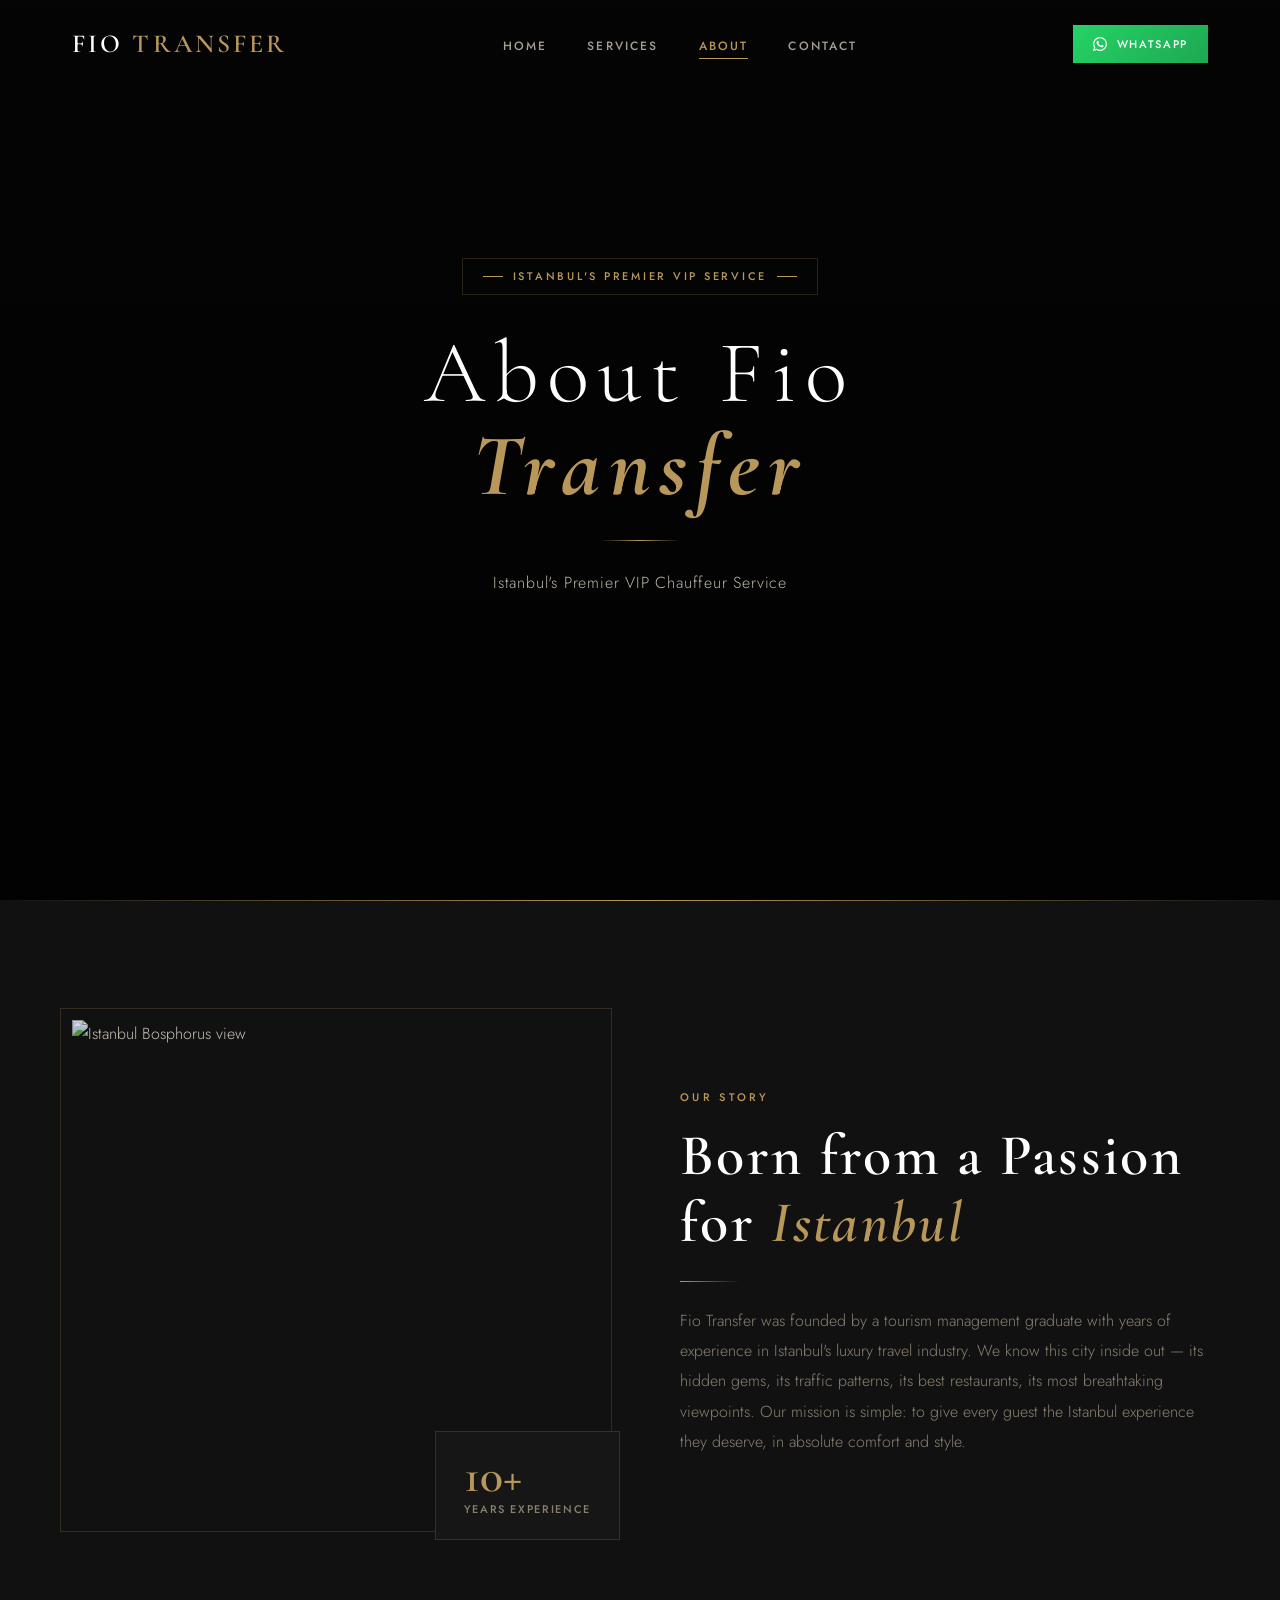
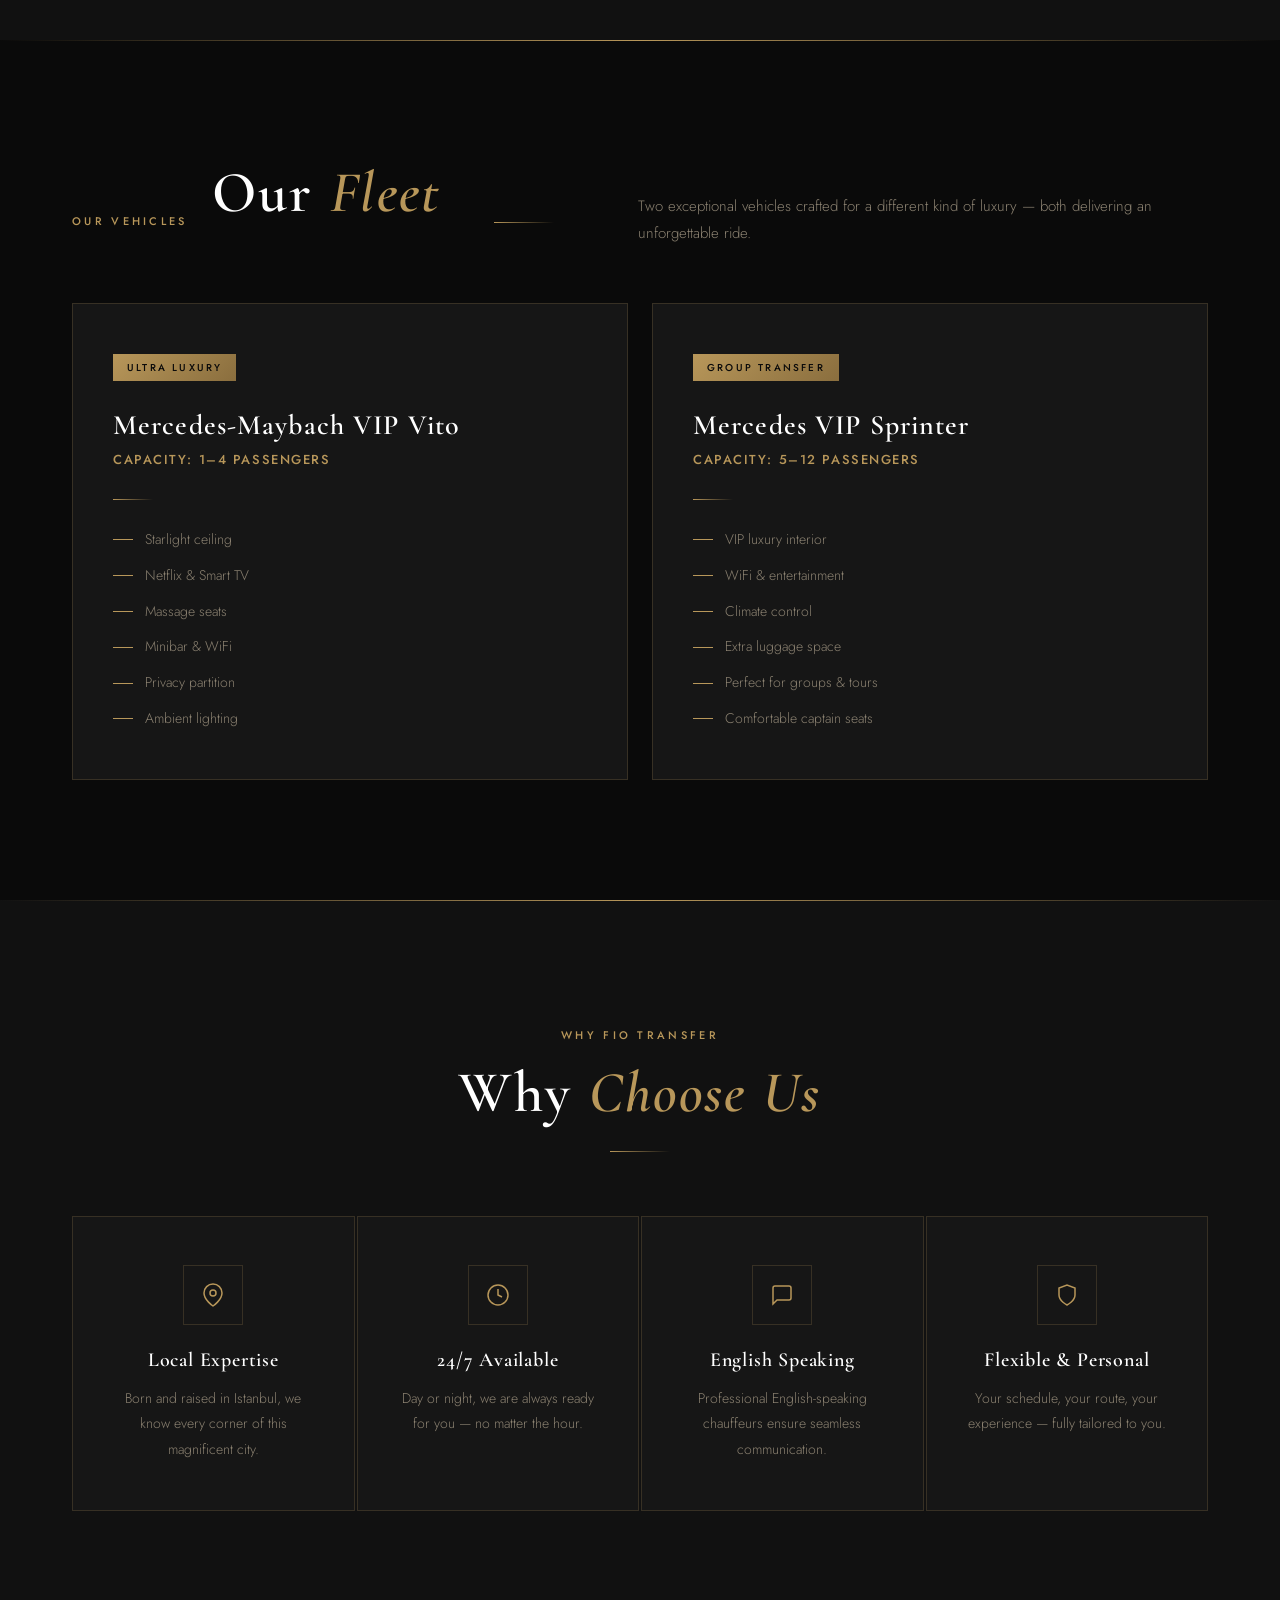
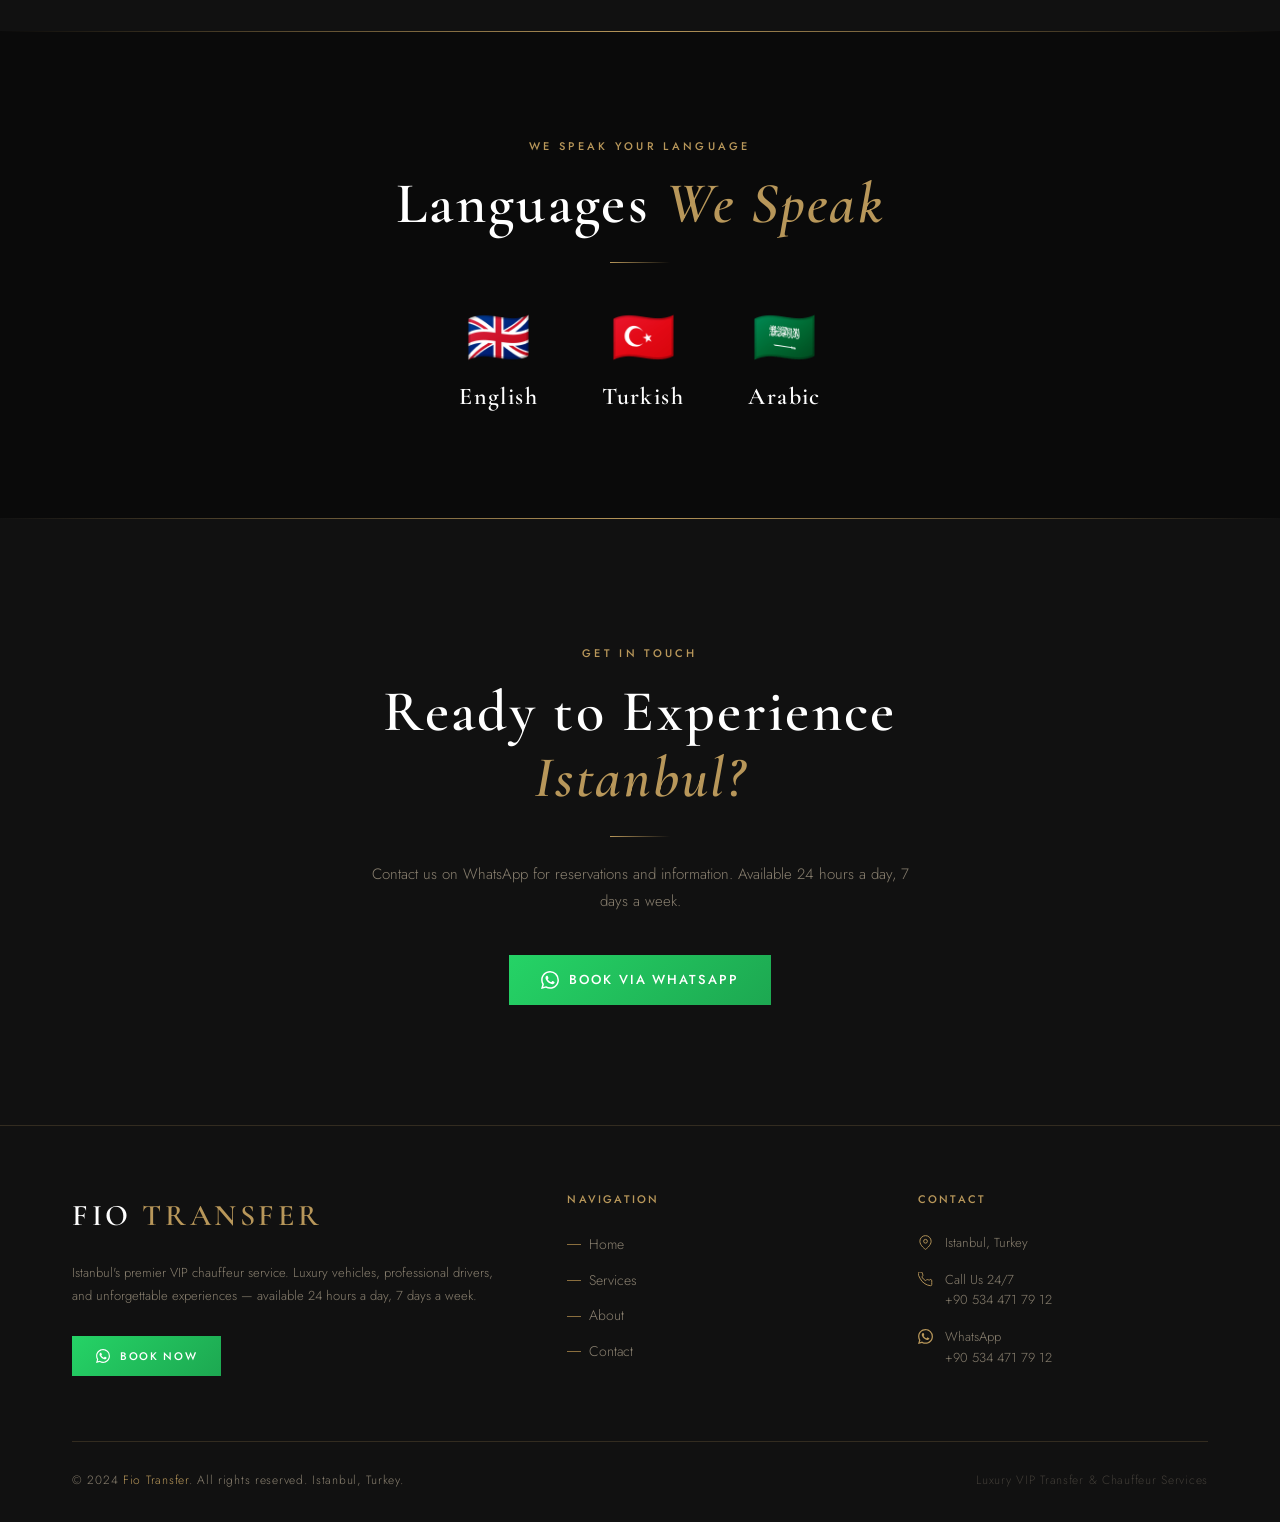
==== about.html @ 5ef7a579 "Initial commit - Fio Transfer website" ====
<!DOCTYPE html>
<html lang="en">
<head>
  <meta charset="UTF-8" />
  <meta name="viewport" content="width=device-width, initial-scale=1.0" />

  <!-- SEO -->
  <title>About Fio Transfer | Istanbul's Premier VIP Chauffeur Service</title>
  <meta name="description" content="Learn about Fio Transfer — Istanbul's premier VIP chauffeur service. Founded by a tourism management graduate with deep local expertise. Mercedes-Maybach fleet, 24/7 availability." />
  <meta name="keywords" content="about fio transfer, istanbul vip chauffeur, luxury transfer istanbul, mercedes maybach istanbul" />
  <meta name="robots" content="index, follow" />
  <meta property="og:title" content="About Fio Transfer | Istanbul's Premier VIP Chauffeur Service" />
  <meta property="og:description" content="Born from a passion for Istanbul. VIP chauffeur service founded by a tourism management graduate with years of local expertise." />
  <meta property="og:type" content="website" />

  <!-- Fonts -->
  <link rel="preconnect" href="https://fonts.googleapis.com" />
  <link rel="preconnect" href="https://fonts.gstatic.com" crossorigin />
  <link href="https://fonts.googleapis.com/css2?family=Cormorant+Garamond:ital,wght@0,300;0,400;0,600;0,700;1,300;1,400&family=Jost:wght@300;400;500;600&display=swap" rel="stylesheet" />
  <link rel="stylesheet" href="style.css" />
</head>
<body>

  <!-- ===================== MOBILE MENU ===================== -->
  <div class="mobile-menu" id="mobileMenu">
    <button class="mobile-close" onclick="closeMobileMenu()" aria-label="Close menu">&#x2715;</button>
    <a href="index.html" onclick="closeMobileMenu()">Home</a>
    <a href="index.html#services" onclick="closeMobileMenu()">Services</a>
    <a href="about.html" onclick="closeMobileMenu()">About</a>
    <a href="index.html#contact" onclick="closeMobileMenu()">Contact</a>
  </div>

  <!-- ===================== NAVBAR ===================== -->
  <nav id="navbar">
    <div class="container">
      <div class="nav-inner">
        <a href="index.html" class="nav-logo">Fio <span>Transfer</span></a>
        <ul class="nav-menu">
          <li><a href="index.html">Home</a></li>
          <li><a href="index.html#services">Services</a></li>
          <li><a href="about.html" class="active">About</a></li>
          <li><a href="index.html#contact">Contact</a></li>
        </ul>
        <div class="nav-cta">
          <a href="https://wa.me/905344717912" class="btn btn-whatsapp" target="_blank" rel="noopener" style="padding:10px 20px; font-size:11px;">
            <svg width="14" height="14" viewBox="0 0 24 24" fill="currentColor"><path d="M17.472 14.382c-.297-.149-1.758-.867-2.03-.967-.273-.099-.471-.148-.67.15-.197.297-.767.966-.94 1.164-.173.199-.347.223-.644.075-.297-.15-1.255-.463-2.39-1.475-.883-.788-1.48-1.761-1.653-2.059-.173-.297-.018-.458.13-.606.134-.133.298-.347.446-.52.149-.174.198-.298.298-.497.099-.198.05-.371-.025-.52-.075-.149-.669-1.612-.916-2.207-.242-.579-.487-.5-.669-.51-.173-.008-.371-.01-.57-.01-.198 0-.52.074-.792.372-.272.297-1.04 1.016-1.04 2.479 0 1.462 1.065 2.875 1.213 3.074.149.198 2.096 3.2 5.077 4.487.709.306 1.262.489 1.694.625.712.227 1.36.195 1.871.118.571-.085 1.758-.719 2.006-1.413.248-.694.248-1.289.173-1.413-.074-.124-.272-.198-.57-.347m-5.421 7.403h-.004a9.87 9.87 0 01-5.031-1.378l-.361-.214-3.741.982.998-3.648-.235-.374a9.86 9.86 0 01-1.51-5.26c.001-5.45 4.436-9.884 9.888-9.884 2.64 0 5.122 1.03 6.988 2.898a9.825 9.825 0 012.893 6.994c-.003 5.45-4.437 9.884-9.885 9.884m8.413-18.297A11.815 11.815 0 0012.05 0C5.495 0 .16 5.335.157 11.892c0 2.096.547 4.142 1.588 5.945L.057 24l6.305-1.654a11.882 11.882 0 005.683 1.448h.005c6.554 0 11.89-5.335 11.893-11.893a11.821 11.821 0 00-3.48-8.413z"/></svg>
            WhatsApp
          </a>
        </div>
        <div class="hamburger" onclick="openMobileMenu()" aria-label="Open menu">
          <span></span><span></span><span></span>
        </div>
      </div>
    </div>
  </nav>

  <!-- ===================== HERO ===================== -->
  <section id="hero">
    <div class="hero-bg" id="heroBg" style="background-image: url('images/about-hero.jpg');"></div>
    <div class="hero-overlay"></div>
    <div class="hero-content">
      <div class="hero-badge">Istanbul's Premier VIP Service</div>
      <h1 class="hero-title">
        About Fio
        <strong>Transfer</strong>
      </h1>
      <div class="hero-divider"></div>
      <p class="hero-sub">Istanbul's Premier VIP Chauffeur Service</p>
    </div>
  </section>

  <!-- ===================== OUR STORY ===================== -->
  <section id="story">
    <div class="container">
      <div class="story-wrapper">
        <div class="story-image reveal">
          <img src="https://images.unsplash.com/photo-1541432901042-2d8bd64b4a9b?auto=format&fit=crop&w=900&q=80" alt="Istanbul Bosphorus view" />
          <div class="story-image-frame"></div>
          <div class="story-image-badge">
            <div class="badge-num">10+</div>
            <div class="badge-text">Years Experience</div>
          </div>
        </div>
        <div class="story-text reveal reveal-delay-1">
          <span class="section-label">Our Story</span>
          <h2 class="section-title">Born from a Passion for <span>Istanbul</span></h2>
          <div class="gold-line"></div>
          <p>Fio Transfer was founded by a tourism management graduate with years of experience in Istanbul's luxury travel industry. We know this city inside out — its hidden gems, its traffic patterns, its best restaurants, its most breathtaking viewpoints. Our mission is simple: to give every guest the Istanbul experience they deserve, in absolute comfort and style.</p>
        </div>
      </div>
    </div>
  </section>

  <!-- ===================== OUR FLEET ===================== -->
  <section id="fleet">
    <div class="container">
      <div class="fleet-header reveal">
        <span class="section-label">Our Vehicles</span>
        <h2 class="section-title">Our <span>Fleet</span></h2>
        <div class="gold-line" style="margin: 24px auto;"></div>
        <p class="section-sub" style="margin: 0 auto;">Two exceptional vehicles crafted for a different kind of luxury — both delivering an unforgettable ride.</p>
      </div>
      <div class="fleet-cards">

        <div class="fleet-card reveal reveal-delay-1">
          <div class="fleet-badge">Ultra Luxury</div>
          <h3 class="fleet-card-title">Mercedes-Maybach VIP Vito</h3>
          <p class="fleet-capacity">Capacity: 1–4 Passengers</p>
          <div class="fleet-divider"></div>
          <ul class="fleet-features">
            <li>Starlight ceiling</li>
            <li>Netflix &amp; Smart TV</li>
            <li>Massage seats</li>
            <li>Minibar &amp; WiFi</li>
            <li>Privacy partition</li>
            <li>Ambient lighting</li>
          </ul>
        </div>

        <div class="fleet-card reveal reveal-delay-2">
          <div class="fleet-badge">Group Transfer</div>
          <h3 class="fleet-card-title">Mercedes VIP Sprinter</h3>
          <p class="fleet-capacity">Capacity: 5–12 Passengers</p>
          <div class="fleet-divider"></div>
          <ul class="fleet-features">
            <li>VIP luxury interior</li>
            <li>WiFi &amp; entertainment</li>
            <li>Climate control</li>
            <li>Extra luggage space</li>
            <li>Perfect for groups &amp; tours</li>
            <li>Comfortable captain seats</li>
          </ul>
        </div>

      </div>
    </div>
  </section>

  <!-- ===================== WHY CHOOSE US ===================== -->
  <section id="why">
    <div class="container">
      <div class="why-header reveal">
        <span class="section-label">Why Fio Transfer</span>
        <h2 class="section-title">Why <span>Choose Us</span></h2>
        <div class="gold-line" style="margin: 24px auto;"></div>
      </div>
      <div class="why-grid">

        <div class="why-card reveal reveal-delay-1">
          <div class="why-icon">
            <svg width="24" height="24" viewBox="0 0 24 24" fill="none" stroke="currentColor" stroke-width="1.5"><path d="M21 10c0 7-9 13-9 13s-9-6-9-13a9 9 0 0118 0z"/><circle cx="12" cy="10" r="3"/></svg>
          </div>
          <h3>Local Expertise</h3>
          <p>Born and raised in Istanbul, we know every corner of this magnificent city.</p>
        </div>

        <div class="why-card reveal reveal-delay-2">
          <div class="why-icon">
            <svg width="24" height="24" viewBox="0 0 24 24" fill="none" stroke="currentColor" stroke-width="1.5"><circle cx="12" cy="12" r="10"/><polyline points="12 6 12 12 16 14"/></svg>
          </div>
          <h3>24/7 Available</h3>
          <p>Day or night, we are always ready for you — no matter the hour.</p>
        </div>

        <div class="why-card reveal reveal-delay-3">
          <div class="why-icon">
            <svg width="24" height="24" viewBox="0 0 24 24" fill="none" stroke="currentColor" stroke-width="1.5"><path d="M21 15a2 2 0 01-2 2H7l-4 4V5a2 2 0 012-2h14a2 2 0 012 2z"/></svg>
          </div>
          <h3>English Speaking</h3>
          <p>Professional English-speaking chauffeurs ensure seamless communication.</p>
        </div>

        <div class="why-card reveal" style="transition-delay:0.35s;">
          <div class="why-icon">
            <svg width="24" height="24" viewBox="0 0 24 24" fill="none" stroke="currentColor" stroke-width="1.5"><path d="M12 22s8-4 8-10V5l-8-3-8 3v7c0 6 8 10 8 10z"/></svg>
          </div>
          <h3>Flexible &amp; Personal</h3>
          <p>Your schedule, your route, your experience — fully tailored to you.</p>
        </div>

      </div>
    </div>
  </section>

  <!-- ===================== LANGUAGES ===================== -->
  <section id="languages">
    <div class="container">
      <div class="languages-inner reveal">
        <span class="section-label">We Speak Your Language</span>
        <h2 class="section-title">Languages <span>We Speak</span></h2>
        <div class="gold-line" style="margin: 24px auto;"></div>
        <div class="lang-list">
          <div class="lang-item">
            <div class="lang-flag">&#x1F1EC;&#x1F1E7;</div>
            <div class="lang-name">English</div>
          </div>
          <div class="lang-item">
            <div class="lang-flag">&#x1F1F9;&#x1F1F7;</div>
            <div class="lang-name">Turkish</div>
          </div>
          <div class="lang-item">
            <div class="lang-flag">&#x1F1F8;&#x1F1E6;</div>
            <div class="lang-name">Arabic</div>
          </div>
        </div>
      </div>
    </div>
  </section>

  <!-- ===================== CTA ===================== -->
  <section id="cta">
    <div class="container">
      <div class="cta-inner reveal">
        <span class="section-label">Get In Touch</span>
        <h2 class="section-title">Ready to Experience <span>Istanbul?</span></h2>
        <div class="gold-line" style="margin: 24px auto;"></div>
        <p class="section-sub" style="margin: 0 auto 40px;">Contact us on WhatsApp for reservations and information. Available 24 hours a day, 7 days a week.</p>
        <a href="https://wa.me/905344717912" class="btn btn-whatsapp" target="_blank" rel="noopener">
          <svg width="18" height="18" viewBox="0 0 24 24" fill="currentColor"><path d="M17.472 14.382c-.297-.149-1.758-.867-2.03-.967-.273-.099-.471-.148-.67.15-.197.297-.767.966-.94 1.164-.173.199-.347.223-.644.075-.297-.15-1.255-.463-2.39-1.475-.883-.788-1.48-1.761-1.653-2.059-.173-.297-.018-.458.13-.606.134-.133.298-.347.446-.52.149-.174.198-.298.298-.497.099-.198.05-.371-.025-.52-.075-.149-.669-1.612-.916-2.207-.242-.579-.487-.5-.669-.51-.173-.008-.371-.01-.57-.01-.198 0-.52.074-.792.372-.272.297-1.04 1.016-1.04 2.479 0 1.462 1.065 2.875 1.213 3.074.149.198 2.096 3.2 5.077 4.487.709.306 1.262.489 1.694.625.712.227 1.36.195 1.871.118.571-.085 1.758-.719 2.006-1.413.248-.694.248-1.289.173-1.413-.074-.124-.272-.198-.57-.347m-5.421 7.403h-.004a9.87 9.87 0 01-5.031-1.378l-.361-.214-3.741.982.998-3.648-.235-.374a9.86 9.86 0 01-1.51-5.26c.001-5.45 4.436-9.884 9.888-9.884 2.64 0 5.122 1.03 6.988 2.898a9.825 9.825 0 012.893 6.994c-.003 5.45-4.437 9.884-9.885 9.884m8.413-18.297A11.815 11.815 0 0012.05 0C5.495 0 .16 5.335.157 11.892c0 2.096.547 4.142 1.588 5.945L.057 24l6.305-1.654a11.882 11.882 0 005.683 1.448h.005c6.554 0 11.89-5.335 11.893-11.893a11.821 11.821 0 00-3.48-8.413z"/></svg>
          Book via WhatsApp
        </a>
      </div>
    </div>
  </section>

  <!-- ===================== FOOTER ===================== -->
  <footer>
    <div class="container">
      <div class="footer-top">
        <div>
          <div class="footer-logo">Fio <span>Transfer</span></div>
          <p class="footer-tagline">Istanbul's premier VIP chauffeur service. Luxury vehicles, professional drivers, and unforgettable experiences — available 24 hours a day, 7 days a week.</p>
          <a href="https://wa.me/905344717912" class="btn btn-whatsapp" target="_blank" rel="noopener" style="font-size:11px; padding:11px 24px;">
            <svg width="14" height="14" viewBox="0 0 24 24" fill="currentColor"><path d="M17.472 14.382c-.297-.149-1.758-.867-2.03-.967-.273-.099-.471-.148-.67.15-.197.297-.767.966-.94 1.164-.173.199-.347.223-.644.075-.297-.15-1.255-.463-2.39-1.475-.883-.788-1.48-1.761-1.653-2.059-.173-.297-.018-.458.13-.606.134-.133.298-.347.446-.52.149-.174.198-.298.298-.497.099-.198.05-.371-.025-.52-.075-.149-.669-1.612-.916-2.207-.242-.579-.487-.5-.669-.51-.173-.008-.371-.01-.57-.01-.198 0-.52.074-.792.372-.272.297-1.04 1.016-1.04 2.479 0 1.462 1.065 2.875 1.213 3.074.149.198 2.096 3.2 5.077 4.487.709.306 1.262.489 1.694.625.712.227 1.36.195 1.871.118.571-.085 1.758-.719 2.006-1.413.248-.694.248-1.289.173-1.413-.074-.124-.272-.198-.57-.347m-5.421 7.403h-.004a9.87 9.87 0 01-5.031-1.378l-.361-.214-3.741.982.998-3.648-.235-.374a9.86 9.86 0 01-1.51-5.26c.001-5.45 4.436-9.884 9.888-9.884 2.64 0 5.122 1.03 6.988 2.898a9.825 9.825 0 012.893 6.994c-.003 5.45-4.437 9.884-9.885 9.884m8.413-18.297A11.815 11.815 0 0012.05 0C5.495 0 .16 5.335.157 11.892c0 2.096.547 4.142 1.588 5.945L.057 24l6.305-1.654a11.882 11.882 0 005.683 1.448h.005c6.554 0 11.89-5.335 11.893-11.893a11.821 11.821 0 00-3.48-8.413z"/></svg>
            Book Now
          </a>
        </div>
        <div>
          <p class="footer-heading">Navigation</p>
          <ul class="footer-links">
            <li><a href="index.html">Home</a></li>
            <li><a href="index.html#services">Services</a></li>
            <li><a href="about.html">About</a></li>
            <li><a href="index.html#contact">Contact</a></li>
          </ul>
        </div>
        <div>
          <p class="footer-heading">Contact</p>
          <div class="footer-contact-item">
            <svg width="15" height="15" viewBox="0 0 24 24" fill="none" stroke="currentColor" stroke-width="1.5"><path d="M21 10c0 7-9 13-9 13s-9-6-9-13a9 9 0 0118 0z"/><circle cx="12" cy="10" r="3"/></svg>
            <span>Istanbul, Turkey</span>
          </div>
          <div class="footer-contact-item">
            <svg width="15" height="15" viewBox="0 0 24 24" fill="none" stroke="currentColor" stroke-width="1.5"><path d="M22 16.92v3a2 2 0 01-2.18 2 19.79 19.79 0 01-8.63-3.07A19.5 19.5 0 013.07 9.81 19.79 19.79 0 01.01 1.18 2 2 0 012 0h3a2 2 0 012 1.72 12.84 12.84 0 00.7 2.81 2 2 0 01-.45 2.11L6.09 7.91a16 16 0 006 6l1.27-1.27a2 2 0 012.11-.45 12.84 12.84 0 002.81.7A2 2 0 0122 14z"/></svg>
            <span>Call Us 24/7<br/>+90 534 471 79 12</span>
          </div>
          <div class="footer-contact-item">
            <svg width="15" height="15" viewBox="0 0 24 24" fill="currentColor"><path d="M17.472 14.382c-.297-.149-1.758-.867-2.03-.967-.273-.099-.471-.148-.67.15-.197.297-.767.966-.94 1.164-.173.199-.347.223-.644.075-.297-.15-1.255-.463-2.39-1.475-.883-.788-1.48-1.761-1.653-2.059-.173-.297-.018-.458.13-.606.134-.133.298-.347.446-.52.149-.174.198-.298.298-.497.099-.198.05-.371-.025-.52-.075-.149-.669-1.612-.916-2.207-.242-.579-.487-.5-.669-.51-.173-.008-.371-.01-.57-.01-.198 0-.52.074-.792.372-.272.297-1.04 1.016-1.04 2.479 0 1.462 1.065 2.875 1.213 3.074.149.198 2.096 3.2 5.077 4.487.709.306 1.262.489 1.694.625.712.227 1.36.195 1.871.118.571-.085 1.758-.719 2.006-1.413.248-.694.248-1.289.173-1.413-.074-.124-.272-.198-.57-.347m-5.421 7.403h-.004a9.87 9.87 0 01-5.031-1.378l-.361-.214-3.741.982.998-3.648-.235-.374a9.86 9.86 0 01-1.51-5.26c.001-5.45 4.436-9.884 9.888-9.884 2.64 0 5.122 1.03 6.988 2.898a9.825 9.825 0 012.893 6.994c-.003 5.45-4.437 9.884-9.885 9.884m8.413-18.297A11.815 11.815 0 0012.05 0C5.495 0 .16 5.335.157 11.892c0 2.096.547 4.142 1.588 5.945L.057 24l6.305-1.654a11.882 11.882 0 005.683 1.448h.005c6.554 0 11.89-5.335 11.893-11.893a11.821 11.821 0 00-3.48-8.413z"/></svg>
            <span>WhatsApp<br/>+90 534 471 79 12</span>
          </div>
        </div>
      </div>
      <div class="footer-bottom">
        <p class="copyright">&copy; 2024 <span>Fio Transfer</span>. All rights reserved. Istanbul, Turkey.</p>
        <p class="copyright" style="color:rgba(138,128,112,0.4);">Luxury VIP Transfer &amp; Chauffeur Services</p>
      </div>
    </div>
  </footer>

  <script src="script.js"></script>
</body>
</html>
---- style.css ----
/* ===================== RESET & BASE ===================== */
*, *::before, *::after { margin: 0; padding: 0; box-sizing: border-box; }

:root {
  --gold: #b8975a;
  --gold-light: #d4b278;
  --gold-dark: #8a6e3e;
  --black: #0a0a0a;
  --dark: #111111;
  --dark-mid: #1a1a1a;
  --dark-card: #161616;
  --border: rgba(184, 151, 90, 0.2);
  --text: #e8e0d0;
  --text-muted: #8a8070;
  --white: #ffffff;
}

html { scroll-behavior: smooth; }

body {
  background-color: var(--black);
  color: var(--text);
  font-family: 'Jost', sans-serif;
  font-weight: 300;
  line-height: 1.7;
  -webkit-font-smoothing: antialiased;
}

h1, h2, h3, h4 {
  font-family: 'Cormorant Garamond', serif;
  font-weight: 600;
  letter-spacing: 0.04em;
  line-height: 1.15;
}

a { text-decoration: none; color: inherit; }
img { display: block; width: 100%; object-fit: cover; }

.container {
  max-width: 1200px;
  margin: 0 auto;
  padding: 0 32px;
}

/* ===================== SCROLLBAR ===================== */
::-webkit-scrollbar { width: 6px; }
::-webkit-scrollbar-track { background: var(--black); }
::-webkit-scrollbar-thumb { background: var(--gold-dark); border-radius: 3px; }

/* ===================== SECTION LABELS ===================== */
.section-label {
  display: inline-block;
  font-family: 'Jost', sans-serif;
  font-size: 11px;
  font-weight: 500;
  letter-spacing: 0.3em;
  text-transform: uppercase;
  color: var(--gold);
  margin-bottom: 16px;
}

.section-title {
  font-size: clamp(36px, 5vw, 58px);
  color: var(--white);
  margin-bottom: 20px;
}

.section-title span { color: var(--gold); font-style: italic; }

.section-sub {
  font-size: 15px;
  font-weight: 300;
  color: var(--text-muted);
  max-width: 540px;
  line-height: 1.8;
}

.gold-line {
  width: 60px;
  height: 1px;
  background: linear-gradient(90deg, var(--gold), transparent);
  margin: 24px 0;
}

/* ===================== BUTTONS ===================== */
.btn {
  display: inline-flex;
  align-items: center;
  gap: 10px;
  padding: 14px 32px;
  font-family: 'Jost', sans-serif;
  font-size: 13px;
  font-weight: 500;
  letter-spacing: 0.15em;
  text-transform: uppercase;
  border: none;
  cursor: pointer;
  transition: all 0.35s ease;
  position: relative;
  overflow: hidden;
}

.btn::before {
  content: '';
  position: absolute;
  inset: 0;
  background: rgba(255,255,255,0.06);
  transform: translateX(-100%);
  transition: transform 0.35s ease;
}

.btn:hover::before { transform: translateX(0); }

.btn-gold {
  background: linear-gradient(135deg, var(--gold) 0%, var(--gold-dark) 100%);
  color: var(--black);
}

.btn-gold:hover {
  background: linear-gradient(135deg, var(--gold-light) 0%, var(--gold) 100%);
  transform: translateY(-2px);
  box-shadow: 0 8px 30px rgba(184, 151, 90, 0.35);
}

.btn-outline {
  background: transparent;
  color: var(--gold);
  border: 1px solid var(--gold);
}

.btn-outline:hover {
  background: var(--gold);
  color: var(--black);
  transform: translateY(-2px);
}

.btn-whatsapp {
  background: linear-gradient(135deg, #25D366 0%, #1da851 100%);
  color: var(--white);
}

.btn-whatsapp:hover {
  background: linear-gradient(135deg, #2de070 0%, #25D366 100%);
  transform: translateY(-2px);
  box-shadow: 0 8px 30px rgba(37, 211, 102, 0.35);
}

.btn svg { flex-shrink: 0; }

/* ===================== NAVBAR ===================== */
#navbar {
  position: fixed;
  top: 0;
  left: 0;
  right: 0;
  z-index: 1000;
  padding: 22px 0;
  transition: all 0.4s ease;
}

#navbar.scrolled {
  background: rgba(10, 10, 10, 0.96);
  backdrop-filter: blur(20px);
  padding: 14px 0;
  border-bottom: 1px solid var(--border);
}

.nav-inner {
  display: flex;
  align-items: center;
  justify-content: space-between;
}

.nav-logo {
  font-family: 'Cormorant Garamond', serif;
  font-size: 26px;
  font-weight: 600;
  letter-spacing: 0.12em;
  text-transform: uppercase;
  color: var(--white);
}

.nav-logo span { color: var(--gold); }

.nav-menu {
  display: flex;
  align-items: center;
  gap: 40px;
  list-style: none;
}

.nav-menu a {
  font-size: 12px;
  font-weight: 500;
  letter-spacing: 0.18em;
  text-transform: uppercase;
  color: rgba(232, 224, 208, 0.7);
  transition: color 0.3s;
  position: relative;
}

.nav-menu a::after {
  content: '';
  position: absolute;
  bottom: -4px;
  left: 0;
  width: 0;
  height: 1px;
  background: var(--gold);
  transition: width 0.3s ease;
}

.nav-menu a:hover { color: var(--gold); }
.nav-menu a:hover::after { width: 100%; }
.nav-menu a.active { color: var(--gold); }
.nav-menu a.active::after { width: 100%; }

.nav-cta {
  display: flex;
  align-items: center;
  gap: 12px;
}

/* Hamburger */
.hamburger {
  display: none;
  flex-direction: column;
  gap: 5px;
  cursor: pointer;
  padding: 4px;
  position: relative;
  z-index: 1001;
}

.hamburger span {
  display: block;
  width: 24px;
  height: 1.5px;
  background: var(--gold);
  transition: all 0.3s;
}

.mobile-menu {
  display: none;
  position: fixed;
  inset: 0;
  background: rgba(10,10,10,0.98);
  backdrop-filter: blur(20px);
  z-index: 1100;
  flex-direction: column;
  align-items: center;
  justify-content: center;
  gap: 36px;
}

.mobile-menu.open { display: flex; }

.mobile-menu a {
  font-family: 'Cormorant Garamond', serif;
  font-size: 36px;
  font-weight: 300;
  letter-spacing: 0.1em;
  color: var(--text);
  transition: color 0.3s;
}

.mobile-menu a:hover { color: var(--gold); }

.mobile-close {
  position: absolute;
  top: 28px;
  right: 32px;
  background: none;
  border: none;
  cursor: pointer;
  color: var(--gold);
  font-size: 28px;
  font-family: 'Jost', sans-serif;
}

/* ===================== HERO ===================== */
#hero {
  position: relative;
  height: 100vh;
  min-height: 700px;
  display: flex;
  align-items: center;
  justify-content: center;
  text-align: center;
  overflow: hidden;
}

.hero-bg {
  position: absolute;
  inset: 0;
  background-image: url('https://images.unsplash.com/photo-1524231757912-21f4fe3a7200?auto=format&fit=crop&w=1920&q=80');
  background-size: cover;
  background-position: center;
  transform: scale(1.06);
  transition: transform 8s ease-out;
  z-index: 0;
}

.hero-bg.loaded { transform: scale(1); }

.hero-overlay {
  position: absolute;
  inset: 0;
  background: linear-gradient(
    180deg,
    rgba(0,0,0,0.55) 0%,
    rgba(0,0,0,0.7) 50%,
    rgba(0,0,0,0.85) 100%
  );
}

.hero-content {
  position: relative;
  z-index: 2;
  max-width: 820px;
  padding: 0 24px;
}

.hero-badge {
  display: inline-flex;
  align-items: center;
  gap: 10px;
  border: 1px solid var(--border);
  padding: 8px 20px;
  margin-bottom: 32px;
  font-size: 11px;
  font-weight: 500;
  letter-spacing: 0.25em;
  text-transform: uppercase;
  color: var(--gold);
}

.hero-badge::before,
.hero-badge::after {
  content: '';
  width: 20px;
  height: 1px;
  background: var(--gold);
}

.hero-title {
  font-size: clamp(44px, 8vw, 88px);
  font-weight: 300;
  color: var(--white);
  letter-spacing: 0.1em;
  margin-bottom: 12px;
  line-height: 1.05;
}

.hero-title strong {
  display: block;
  font-weight: 700;
  color: var(--gold);
  font-style: italic;
}

.hero-divider {
  width: 80px;
  height: 1px;
  background: linear-gradient(90deg, transparent, var(--gold), transparent);
  margin: 28px auto;
}

.hero-sub {
  font-size: 16px;
  font-weight: 300;
  color: rgba(232, 224, 208, 0.8);
  letter-spacing: 0.05em;
  margin-bottom: 44px;
  line-height: 1.8;
}

.hero-actions {
  display: flex;
  align-items: center;
  justify-content: center;
  gap: 16px;
  flex-wrap: wrap;
}

.hero-scroll {
  position: absolute;
  bottom: 40px;
  left: 50%;
  transform: translateX(-50%);
  display: flex;
  flex-direction: column;
  align-items: center;
  gap: 8px;
  color: rgba(255,255,255,0.4);
  font-size: 10px;
  letter-spacing: 0.2em;
  text-transform: uppercase;
  z-index: 2;
  animation: fadeInUp 1s ease 1.5s both;
}

.scroll-line {
  width: 1px;
  height: 50px;
  background: linear-gradient(180deg, var(--gold), transparent);
  animation: scrollPulse 2s ease infinite;
}

@keyframes scrollPulse {
  0%, 100% { opacity: 0.4; transform: scaleY(1); }
  50% { opacity: 1; transform: scaleY(1.2); }
}

@keyframes fadeInUp {
  from { opacity: 0; transform: translateX(-50%) translateY(20px); }
  to { opacity: 1; transform: translateX(-50%) translateY(0); }
}

/* ===================== SERVICES ===================== */
#services {
  padding: 120px 0;
  background: var(--dark);
  position: relative;
}

#services::before {
  content: '';
  position: absolute;
  top: 0; left: 0; right: 0;
  height: 1px;
  background: linear-gradient(90deg, transparent, var(--gold), transparent);
}

.services-header {
  text-align: center;
  margin-bottom: 72px;
}

.services-grid {
  display: grid;
  grid-template-columns: repeat(3, 1fr);
  gap: 2px;
}

.service-card {
  position: relative;
  padding: 52px 40px;
  background: var(--dark-card);
  border: 1px solid var(--border);
  transition: all 0.4s ease;
  overflow: hidden;
  cursor: default;
}

.service-card::before {
  content: '';
  position: absolute;
  inset: 0;
  background: linear-gradient(135deg, rgba(184,151,90,0.06) 0%, transparent 60%);
  opacity: 0;
  transition: opacity 0.4s;
}

.service-card:hover { transform: translateY(-6px); border-color: rgba(184,151,90,0.5); }
.service-card:hover::before { opacity: 1; }

.service-icon {
  width: 56px;
  height: 56px;
  border: 1px solid var(--border);
  display: flex;
  align-items: center;
  justify-content: center;
  margin-bottom: 28px;
  transition: border-color 0.3s;
}

.service-card:hover .service-icon { border-color: var(--gold); }

.service-icon svg { color: var(--gold); }

.service-num {
  position: absolute;
  top: 36px;
  right: 36px;
  font-family: 'Cormorant Garamond', serif;
  font-size: 64px;
  font-weight: 300;
  color: rgba(184,151,90,0.07);
  line-height: 1;
  transition: color 0.3s;
}

.service-card:hover .service-num { color: rgba(184,151,90,0.14); }

.service-title {
  font-size: 22px;
  color: var(--white);
  margin-bottom: 16px;
}

.service-desc {
  font-size: 14px;
  color: var(--text-muted);
  line-height: 1.85;
}

.service-tag {
  display: inline-block;
  margin-top: 24px;
  font-size: 10px;
  font-weight: 500;
  letter-spacing: 0.2em;
  text-transform: uppercase;
  color: var(--gold);
  padding: 5px 12px;
  border: 1px solid rgba(184,151,90,0.3);
}

/* ===================== FLEET (index.html gallery grid) ===================== */
#fleet {
  padding: 120px 0;
  background: var(--black);
  position: relative;
}

#fleet::before {
  content: '';
  position: absolute;
  top: 0; left: 0; right: 0;
  height: 1px;
  background: linear-gradient(90deg, transparent, var(--gold), transparent);
}

.fleet-header {
  display: flex;
  align-items: flex-end;
  justify-content: space-between;
  margin-bottom: 56px;
  gap: 24px;
}

.fleet-grid {
  display: grid;
  grid-template-columns: repeat(4, 1fr);
  grid-template-rows: repeat(2, 280px);
  gap: 3px;
}

.fleet-item {
  position: relative;
  overflow: hidden;
  cursor: pointer;
}

.fleet-item img {
  height: 100%;
  transition: transform 0.7s cubic-bezier(0.25, 0.46, 0.45, 0.94);
}

.fleet-item:hover img { transform: scale(1.08); }

.fleet-overlay {
  position: absolute;
  inset: 0;
  background: linear-gradient(180deg, transparent 40%, rgba(0,0,0,0.85) 100%);
  display: flex;
  align-items: flex-end;
  padding: 28px;
  opacity: 0;
  transition: opacity 0.4s;
}

.fleet-item:hover .fleet-overlay { opacity: 1; }

.fleet-label {
  font-family: 'Cormorant Garamond', serif;
  font-size: 20px;
  font-weight: 600;
  color: var(--white);
  letter-spacing: 0.06em;
}

.fleet-label span {
  display: block;
  font-family: 'Jost', sans-serif;
  font-size: 11px;
  font-weight: 400;
  letter-spacing: 0.15em;
  text-transform: uppercase;
  color: var(--gold);
  margin-bottom: 4px;
}

/* ===================== TESTIMONIALS ===================== */
#testimonials {
  padding: 120px 0;
  background: var(--dark);
  position: relative;
}

#testimonials::before {
  content: '';
  position: absolute;
  top: 0; left: 0; right: 0;
  height: 1px;
  background: linear-gradient(90deg, transparent, var(--gold), transparent);
}

.testimonials-header { text-align: center; margin-bottom: 72px; }

.testimonials-grid {
  display: grid;
  grid-template-columns: repeat(3, 1fr);
  gap: 24px;
}

.testimonial-card {
  padding: 44px 36px;
  background: var(--dark-card);
  border: 1px solid var(--border);
  position: relative;
  transition: border-color 0.3s, transform 0.3s;
}

.testimonial-card:hover {
  border-color: rgba(184,151,90,0.45);
  transform: translateY(-4px);
}

.quote-mark {
  font-family: 'Cormorant Garamond', serif;
  font-size: 80px;
  line-height: 0.6;
  color: var(--gold);
  opacity: 0.25;
  margin-bottom: 20px;
  display: block;
}

.testimonial-text {
  font-size: 15px;
  color: rgba(232, 224, 208, 0.75);
  line-height: 1.9;
  font-style: italic;
  margin-bottom: 32px;
}

.testimonial-author {
  display: flex;
  align-items: center;
  gap: 16px;
}

.author-avatar {
  width: 48px;
  height: 48px;
  border-radius: 50%;
  border: 1px solid var(--border);
  background: var(--dark-mid);
  display: flex;
  align-items: center;
  justify-content: center;
  font-family: 'Cormorant Garamond', serif;
  font-size: 20px;
  font-weight: 600;
  color: var(--gold);
  flex-shrink: 0;
}

.author-info .name {
  font-family: 'Cormorant Garamond', serif;
  font-size: 18px;
  font-weight: 600;
  color: var(--white);
  letter-spacing: 0.04em;
}

.author-info .date {
  font-size: 12px;
  color: var(--text-muted);
  letter-spacing: 0.08em;
  margin-top: 2px;
}

.stars {
  display: flex;
  gap: 3px;
  margin-top: 4px;
}

.stars svg { color: var(--gold); }

/* ===================== CONTACT ===================== */
#contact {
  padding: 120px 0;
  background: var(--black);
}

.contact-wrapper {
  display: grid;
  grid-template-columns: 1fr 1fr;
  gap: 80px;
  align-items: start;
}

.contact-info .info-item {
  display: flex;
  gap: 20px;
  margin-bottom: 36px;
}

.info-icon {
  width: 48px;
  height: 48px;
  border: 1px solid var(--border);
  display: flex;
  align-items: center;
  justify-content: center;
  flex-shrink: 0;
  color: var(--gold);
}

.info-content .label {
  font-size: 11px;
  font-weight: 500;
  letter-spacing: 0.2em;
  text-transform: uppercase;
  color: var(--gold);
  margin-bottom: 4px;
}

.info-content .value {
  font-size: 16px;
  color: var(--text);
  font-weight: 300;
}

.contact-form { width: 100%; }

.form-row {
  display: grid;
  grid-template-columns: 1fr 1fr;
  gap: 16px;
  margin-bottom: 16px;
}

.form-group {
  margin-bottom: 16px;
}

.form-group label {
  display: block;
  font-size: 11px;
  font-weight: 500;
  letter-spacing: 0.18em;
  text-transform: uppercase;
  color: var(--text-muted);
  margin-bottom: 10px;
}

.form-group input,
.form-group textarea {
  width: 100%;
  background: var(--dark-card);
  border: 1px solid var(--border);
  color: var(--text);
  font-family: 'Jost', sans-serif;
  font-size: 14px;
  font-weight: 300;
  padding: 14px 18px;
  outline: none;
  transition: border-color 0.3s;
  -webkit-appearance: none;
}

.form-group input:focus,
.form-group textarea:focus { border-color: var(--gold); }

.form-group input::placeholder,
.form-group textarea::placeholder { color: rgba(138,128,112,0.5); }

.form-group textarea {
  resize: vertical;
  min-height: 130px;
}

.form-actions {
  display: flex;
  gap: 12px;
  flex-wrap: wrap;
  margin-top: 24px;
}

/* ===================== FOOTER ===================== */
footer {
  background: var(--dark);
  border-top: 1px solid var(--border);
  padding: 64px 0 32px;
}

.footer-top {
  display: grid;
  grid-template-columns: 1.5fr 1fr 1fr;
  gap: 60px;
  margin-bottom: 56px;
}

.footer-logo {
  font-family: 'Cormorant Garamond', serif;
  font-size: 30px;
  font-weight: 600;
  letter-spacing: 0.12em;
  text-transform: uppercase;
  color: var(--white);
  margin-bottom: 20px;
}

.footer-logo span { color: var(--gold); }

.footer-tagline {
  font-size: 13px;
  color: var(--text-muted);
  line-height: 1.8;
  margin-bottom: 28px;
}

.footer-heading {
  font-size: 11px;
  font-weight: 500;
  letter-spacing: 0.2em;
  text-transform: uppercase;
  color: var(--gold);
  margin-bottom: 24px;
}

.footer-links {
  list-style: none;
  display: flex;
  flex-direction: column;
  gap: 12px;
}

.footer-links a {
  font-size: 14px;
  color: var(--text-muted);
  transition: color 0.3s;
  display: flex;
  align-items: center;
  gap: 8px;
}

.footer-links a::before {
  content: '';
  width: 14px;
  height: 1px;
  background: var(--gold-dark);
  flex-shrink: 0;
}

.footer-links a:hover { color: var(--gold); }

.footer-contact-item {
  display: flex;
  gap: 12px;
  margin-bottom: 16px;
  align-items: flex-start;
}

.footer-contact-item svg { color: var(--gold); flex-shrink: 0; margin-top: 2px; }

.footer-contact-item span {
  font-size: 13px;
  color: var(--text-muted);
  line-height: 1.6;
}

.footer-bottom {
  border-top: 1px solid var(--border);
  padding-top: 28px;
  display: flex;
  align-items: center;
  justify-content: space-between;
  gap: 16px;
  flex-wrap: wrap;
}

.copyright {
  font-size: 12px;
  color: var(--text-muted);
  letter-spacing: 0.06em;
}

.copyright span { color: var(--gold); }

/* ===================== VIDEO / CTA SECTION (index.html) ===================== */
#video-cta {
  position: relative;
  display: flex;
  align-items: center;
  justify-content: center;
  text-align: center;
  background: var(--black);
}

.vcta-video {
  display: block;
  width: 100%;
  max-height: 90vh;
  object-fit: contain;
  object-position: center;
}

.vcta-overlay {
  position: absolute;
  inset: 0;
  background: linear-gradient(180deg, rgba(0,0,0,0.6) 0%, rgba(0,0,0,0.75) 100%);
}

.vcta-content {
  position: relative;
  z-index: 2;
  max-width: 700px;
  padding: 0 24px;
}

.vcta-content .section-label { margin-bottom: 20px; }

.vcta-title {
  font-family: 'Cormorant Garamond', serif;
  font-size: clamp(34px, 5vw, 58px);
  font-weight: 300;
  color: var(--white);
  letter-spacing: 0.06em;
  line-height: 1.15;
  margin-bottom: 12px;
}

.vcta-title em {
  font-style: italic;
  color: var(--gold);
}

.vcta-divider {
  width: 60px;
  height: 1px;
  background: linear-gradient(90deg, transparent, var(--gold), transparent);
  margin: 28px auto;
}

/* ===================== ANIMATIONS ===================== */
.reveal {
  opacity: 1;
  transform: none;
  transition: opacity 0.7s ease, transform 0.7s ease;
}

.reveal.animate-hidden {
  opacity: 0;
  transform: translateY(32px);
}

.reveal.animate-hidden.visible {
  opacity: 1;
  transform: translateY(0);
}

.reveal-delay-1 { transition-delay: 0.1s; }
.reveal-delay-2 { transition-delay: 0.2s; }
.reveal-delay-3 { transition-delay: 0.3s; }
.reveal-delay-4 { transition-delay: 0.4s; }

/* ===================== ABOUT PAGE SPECIFIC ===================== */
/* about.html hero overrides */
#hero.about-hero {
  height: 70vh;
  min-height: 560px;
}

/* OUR STORY (about.html) */
#story {
  padding: 120px 0;
  background: var(--dark);
  position: relative;
}

#story::before {
  content: '';
  position: absolute;
  top: 0; left: 0; right: 0;
  height: 1px;
  background: linear-gradient(90deg, transparent, var(--gold), transparent);
}

.story-wrapper {
  display: grid;
  grid-template-columns: 1fr 1fr;
  gap: 80px;
  align-items: center;
}

.story-image {
  position: relative;
}

.story-image img {
  height: 500px;
  object-fit: cover;
  filter: brightness(0.85) saturate(0.9);
}

.story-image-frame {
  position: absolute;
  inset: -12px;
  border: 1px solid var(--border);
  z-index: -1;
}

.story-image-badge {
  position: absolute;
  bottom: -20px;
  right: -20px;
  background: var(--dark-card);
  border: 1px solid var(--border);
  padding: 20px 28px;
}

.story-image-badge .badge-num {
  font-family: 'Cormorant Garamond', serif;
  font-size: 48px;
  font-weight: 600;
  color: var(--gold);
  line-height: 1;
}

.story-image-badge .badge-text {
  font-size: 11px;
  font-weight: 500;
  letter-spacing: 0.15em;
  text-transform: uppercase;
  color: var(--text-muted);
}

.story-text p {
  font-size: 16px;
  color: var(--text-muted);
  line-height: 1.9;
}

/* FLEET CARDS (about.html) */
.fleet-cards {
  display: grid;
  grid-template-columns: 1fr 1fr;
  gap: 24px;
}

.fleet-card {
  background: var(--dark-card);
  border: 1px solid var(--border);
  padding: 48px 40px;
  position: relative;
  transition: all 0.4s ease;
  overflow: hidden;
}

.fleet-card::before {
  content: '';
  position: absolute;
  inset: 0;
  background: linear-gradient(135deg, rgba(184,151,90,0.06) 0%, transparent 60%);
  opacity: 0;
  transition: opacity 0.4s;
}

.fleet-card:hover { transform: translateY(-6px); border-color: rgba(184,151,90,0.5); }
.fleet-card:hover::before { opacity: 1; }

.fleet-badge {
  display: inline-block;
  font-size: 10px;
  font-weight: 500;
  letter-spacing: 0.22em;
  text-transform: uppercase;
  color: var(--black);
  background: linear-gradient(135deg, var(--gold), var(--gold-dark));
  padding: 5px 14px;
  margin-bottom: 28px;
}

.fleet-card-title {
  font-size: 28px;
  color: var(--white);
  margin-bottom: 8px;
}

.fleet-capacity {
  font-size: 13px;
  font-weight: 500;
  letter-spacing: 0.12em;
  text-transform: uppercase;
  color: var(--gold);
  margin-bottom: 28px;
}

.fleet-divider {
  width: 40px;
  height: 1px;
  background: linear-gradient(90deg, var(--gold), transparent);
  margin-bottom: 28px;
}

.fleet-features {
  list-style: none;
  display: flex;
  flex-direction: column;
  gap: 12px;
}

.fleet-features li {
  display: flex;
  align-items: center;
  gap: 12px;
  font-size: 14px;
  color: var(--text-muted);
}

.fleet-features li::before {
  content: '';
  width: 20px;
  height: 1px;
  background: var(--gold);
  flex-shrink: 0;
}

/* WHY CHOOSE US (about.html) */
#why {
  padding: 120px 0;
  background: var(--dark);
  position: relative;
}

#why::before {
  content: '';
  position: absolute;
  top: 0; left: 0; right: 0;
  height: 1px;
  background: linear-gradient(90deg, transparent, var(--gold), transparent);
}

.why-header {
  text-align: center;
  margin-bottom: 64px;
}

.why-grid {
  display: grid;
  grid-template-columns: repeat(4, 1fr);
  gap: 2px;
}

.why-card {
  background: var(--dark-card);
  border: 1px solid var(--border);
  padding: 48px 36px;
  text-align: center;
  transition: all 0.4s ease;
  position: relative;
  overflow: hidden;
}

.why-card::before {
  content: '';
  position: absolute;
  inset: 0;
  background: linear-gradient(135deg, rgba(184,151,90,0.06) 0%, transparent 60%);
  opacity: 0;
  transition: opacity 0.4s;
}

.why-card:hover { transform: translateY(-6px); border-color: rgba(184,151,90,0.5); }
.why-card:hover::before { opacity: 1; }

.why-icon {
  width: 60px;
  height: 60px;
  border: 1px solid var(--border);
  display: flex;
  align-items: center;
  justify-content: center;
  margin: 0 auto 24px;
  transition: border-color 0.3s;
}

.why-card:hover .why-icon { border-color: var(--gold); }

.why-icon svg { color: var(--gold); }

.why-card h3 {
  font-size: 20px;
  color: var(--white);
  margin-bottom: 14px;
}

.why-card p {
  font-size: 14px;
  color: var(--text-muted);
  line-height: 1.8;
}

/* LANGUAGES (about.html) */
#languages {
  padding: 100px 0;
  background: var(--black);
  position: relative;
}

#languages::before {
  content: '';
  position: absolute;
  top: 0; left: 0; right: 0;
  height: 1px;
  background: linear-gradient(90deg, transparent, var(--gold), transparent);
}

.languages-inner {
  text-align: center;
}

.lang-list {
  display: flex;
  align-items: center;
  justify-content: center;
  gap: 64px;
  flex-wrap: wrap;
  margin-top: 48px;
}

.lang-item {
  display: flex;
  flex-direction: column;
  align-items: center;
  gap: 14px;
}

.lang-flag {
  font-size: 52px;
  line-height: 1;
}

.lang-name {
  font-family: 'Cormorant Garamond', serif;
  font-size: 24px;
  font-weight: 600;
  color: var(--white);
  letter-spacing: 0.06em;
}

/* CTA (about.html) */
#cta {
  padding: 120px 0;
  background: var(--dark);
  position: relative;
  text-align: center;
}

#cta::before {
  content: '';
  position: absolute;
  top: 0; left: 0; right: 0;
  height: 1px;
  background: linear-gradient(90deg, transparent, var(--gold), transparent);
}

.cta-inner {
  max-width: 640px;
  margin: 0 auto;
}

/* ===================== TOUR PAGES SPECIFIC ===================== */

/* HIGHLIGHTS */
#highlights { padding: 110px 0; background: var(--dark); position: relative; }
#highlights::before { content: ''; position: absolute; top: 0; left: 0; right: 0; height: 1px; background: linear-gradient(90deg, transparent, var(--gold), transparent); }
.highlights-header { text-align: center; margin-bottom: 68px; }
.highlights-grid { display: grid; grid-template-columns: repeat(4, 1fr); gap: 2px; }
.highlight-card { padding: 48px 32px; background: var(--dark-card); border: 1px solid var(--border); transition: all 0.4s; position: relative; overflow: hidden; }
.highlight-card::before { content: ''; position: absolute; inset: 0; background: linear-gradient(135deg, rgba(184,151,90,0.06) 0%, transparent 60%); opacity: 0; transition: opacity 0.4s; }
.highlight-card:hover { transform: translateY(-6px); border-color: rgba(184,151,90,0.5); }
.highlight-card:hover::before { opacity: 1; }
.highlight-icon { width: 52px; height: 52px; border: 1px solid var(--border); display: flex; align-items: center; justify-content: center; margin-bottom: 24px; color: var(--gold); transition: border-color 0.3s; }
.highlight-card:hover .highlight-icon { border-color: var(--gold); }
.highlight-title { font-size: 20px; color: var(--white); margin-bottom: 14px; }
.highlight-desc { font-size: 14px; color: var(--text-muted); line-height: 1.85; }

/* ITINERARY */
#itinerary { padding: 110px 0; background: var(--black); }
.itinerary-wrapper { display: grid; grid-template-columns: 1fr 1fr; gap: 80px; align-items: start; }
.itinerary-intro .section-sub { max-width: 100%; }
.timeline { position: relative; padding-left: 28px; }
.timeline::before { content: ''; position: absolute; left: 0; top: 8px; bottom: 8px; width: 1px; background: linear-gradient(180deg, var(--gold), rgba(184,151,90,0.1)); }
.timeline-item { position: relative; padding: 0 0 36px 32px; }
.timeline-item:last-child { padding-bottom: 0; }
.timeline-dot { position: absolute; left: -34px; top: 6px; width: 12px; height: 12px; border: 1px solid var(--gold); background: var(--black); transform: rotate(45deg); }
.timeline-time { font-size: 11px; font-weight: 500; letter-spacing: 0.2em; color: var(--gold); text-transform: uppercase; margin-bottom: 6px; }
.timeline-event { font-family: 'Cormorant Garamond', serif; font-size: 20px; font-weight: 600; color: var(--white); margin-bottom: 4px; }
.timeline-detail { font-size: 13px; color: var(--text-muted); line-height: 1.7; }

/* PRICING */
#pricing { padding: 110px 0; background: var(--dark); position: relative; }
#pricing::before { content: ''; position: absolute; top: 0; left: 0; right: 0; height: 1px; background: linear-gradient(90deg, transparent, var(--gold), transparent); }
.pricing-header { text-align: center; margin-bottom: 68px; }
.pricing-grid { display: grid; grid-template-columns: repeat(3, 1fr); gap: 24px; }
.pricing-card { padding: 52px 40px; background: var(--dark-card); border: 1px solid var(--border); text-align: center; position: relative; transition: all 0.4s; overflow: hidden; }
.pricing-card.featured { border-color: var(--gold); }
.pricing-card.featured::before { content: ''; position: absolute; inset: 0; background: linear-gradient(135deg, rgba(184,151,90,0.07) 0%, transparent 60%); }
.pricing-card:hover { transform: translateY(-6px); border-color: rgba(184,151,90,0.5); }
.pricing-badge { display: inline-block; font-size: 10px; font-weight: 500; letter-spacing: 0.2em; text-transform: uppercase; color: var(--black); background: var(--gold); padding: 4px 14px; margin-bottom: 28px; }
.pricing-duration { font-family: 'Cormorant Garamond', serif; font-size: 52px; font-weight: 300; color: var(--white); line-height: 1; margin-bottom: 6px; }
.pricing-duration span { font-size: 18px; font-weight: 400; color: var(--gold); }
.pricing-label { font-size: 13px; font-weight: 400; letter-spacing: 0.1em; color: var(--text-muted); text-transform: uppercase; margin-bottom: 32px; }
.pricing-features { list-style: none; margin-bottom: 36px; text-align: left; }
.pricing-features li { font-size: 13px; color: var(--text-muted); padding: 9px 0; border-bottom: 1px solid var(--border); display: flex; align-items: center; gap: 10px; }
.pricing-features li::before { content: ''; width: 5px; height: 5px; background: var(--gold); transform: rotate(45deg); flex-shrink: 0; }

/* FLEXIBLE PRICING (istanbul-tour.html) */
.flex-pricing-card { max-width: 680px; margin: 0 auto; border: 1px solid var(--gold); background: var(--dark-card); position: relative; overflow: hidden; }
.flex-pricing-card::before { content: ''; position: absolute; inset: 0; background: linear-gradient(135deg, rgba(184,151,90,0.07) 0%, transparent 60%); pointer-events: none; }
.flex-pricing-tiers { display: grid; grid-template-columns: 1fr 1fr; }
.flex-tier { padding: 36px 32px; border-right: 1px solid var(--border); border-bottom: 1px solid var(--border); position: relative; }
.flex-tier:nth-child(2n) { border-right: none; }
.flex-tier:nth-child(3), .flex-tier:nth-child(4) { border-bottom: none; }
.flex-tier-duration { font-family: 'Cormorant Garamond', serif; font-size: 44px; font-weight: 300; color: var(--white); line-height: 1; margin-bottom: 4px; }
.flex-tier-duration span { font-size: 16px; font-weight: 400; color: var(--gold); }
.flex-tier-label { font-size: 12px; font-weight: 400; letter-spacing: 0.1em; color: var(--text-muted); text-transform: uppercase; }
.flex-tier.custom .flex-tier-duration { font-size: 28px; font-weight: 600; color: var(--gold); letter-spacing: 0.08em; }
.pricing-note { text-align: center; margin-top: 28px; font-size: 13px; color: var(--text-muted); font-style: italic; max-width: 520px; margin-left: auto; margin-right: auto; }
.pricing-cta { text-align: center; margin-top: 36px; }

/* YOUR ISTANBUL / CUSTOM TOUR (istanbul-tour.html) */
#custom-tour { padding: 110px 0; background: var(--black); }
.custom-tour-header { text-align: center; margin-bottom: 68px; }
.custom-cards { display: grid; grid-template-columns: repeat(3, 1fr); gap: 2px; margin-bottom: 56px; }
.custom-card { padding: 48px 32px; background: var(--dark-card); border: 1px solid var(--border); transition: all 0.4s; position: relative; overflow: hidden; }
.custom-card::before { content: ''; position: absolute; inset: 0; background: linear-gradient(135deg, rgba(184,151,90,0.06) 0%, transparent 60%); opacity: 0; transition: opacity 0.4s; }
.custom-card:hover { transform: translateY(-6px); border-color: rgba(184,151,90,0.5); }
.custom-card:hover::before { opacity: 1; }
.custom-card-icon { width: 52px; height: 52px; border: 1px solid var(--border); display: flex; align-items: center; justify-content: center; margin-bottom: 24px; color: var(--gold); transition: border-color 0.3s; }
.custom-card:hover .custom-card-icon { border-color: var(--gold); }
.custom-card-title { font-family: 'Cormorant Garamond', serif; font-size: 22px; font-weight: 600; color: var(--white); margin-bottom: 16px; }
.custom-card-list { list-style: none; display: flex; flex-direction: column; gap: 8px; }
.custom-card-list li { font-size: 13px; color: var(--text-muted); display: flex; align-items: center; gap: 10px; }
.custom-card-list li::before { content: ''; width: 5px; height: 5px; background: var(--gold); transform: rotate(45deg); flex-shrink: 0; }
.custom-tour-footer { text-align: center; }
.custom-tour-note { font-size: 14px; color: var(--text-muted); margin-bottom: 32px; max-width: 560px; margin-left: auto; margin-right: auto; line-height: 1.8; }

/* INCLUDES */
#includes { padding: 110px 0; background: var(--black); }
.includes-wrapper { display: grid; grid-template-columns: 1fr 1fr; gap: 80px; align-items: center; }
.includes-grid { display: grid; grid-template-columns: 1fr 1fr; gap: 16px; }
.include-item { display: flex; gap: 16px; align-items: flex-start; padding: 20px; border: 1px solid var(--border); background: var(--dark-card); transition: border-color 0.3s; }
.include-item:hover { border-color: rgba(184,151,90,0.4); }
.include-icon { width: 40px; height: 40px; border: 1px solid var(--border); display: flex; align-items: center; justify-content: center; flex-shrink: 0; color: var(--gold); }
.include-text .title { font-family: 'Cormorant Garamond', serif; font-size: 17px; font-weight: 600; color: var(--white); margin-bottom: 3px; }
.include-text .desc { font-size: 12px; color: var(--text-muted); line-height: 1.6; }

/* TOUR CTA */
#tour-cta { padding: 120px 0; background: var(--dark); text-align: center; position: relative; }
#tour-cta::before { content: ''; position: absolute; top: 0; left: 0; right: 0; height: 1px; background: linear-gradient(90deg, transparent, var(--gold), transparent); }
.cta-title { font-size: clamp(38px, 5vw, 62px); font-weight: 300; color: var(--white); margin-bottom: 12px; letter-spacing: 0.04em; }
.cta-title span { color: var(--gold); font-style: italic; }
.cta-sub { font-size: 15px; color: var(--text-muted); margin-bottom: 44px; max-width: 500px; margin-left: auto; margin-right: auto; }
.cta-actions { display: flex; align-items: center; justify-content: center; gap: 16px; flex-wrap: wrap; }

/* ===================== RESPONSIVE ===================== */
@media (max-width: 1024px) {
  .services-grid { grid-template-columns: repeat(2, 1fr); }
  .contact-wrapper { grid-template-columns: 1fr; gap: 56px; }
  .footer-top { grid-template-columns: 1fr 1fr; }
  /* About page */
  .why-grid { grid-template-columns: repeat(2, 1fr); }
  .story-wrapper { grid-template-columns: 1fr; gap: 60px; }
  .story-image { display: none; }
  /* Tour pages */
  .highlights-grid { grid-template-columns: repeat(2, 1fr); }
  .itinerary-wrapper { grid-template-columns: 1fr; gap: 56px; }
  .includes-wrapper { grid-template-columns: 1fr; gap: 48px; }
  .custom-cards { grid-template-columns: 1fr; }
  .pricing-grid { grid-template-columns: 1fr; max-width: 460px; margin: 0 auto; }
}

@media (max-width: 768px) {
  .container { padding: 0 20px; }
  #services, #fleet, #testimonials, #contact { padding: 80px 0; }
  .services-grid { grid-template-columns: 1fr; }
  .nav-menu, .nav-cta { display: none; }
  .hamburger { display: flex; }
  .fleet-grid { grid-template-columns: repeat(2, 1fr); grid-template-rows: repeat(4, 180px); gap: 2px; }
  .testimonials-grid { grid-template-columns: 1fr; }
  .fleet-header { flex-direction: column; align-items: flex-start; }
  .form-row { grid-template-columns: 1fr; }
  .footer-top { grid-template-columns: 1fr; gap: 40px; }
  .footer-bottom { flex-direction: column; text-align: center; }
  /* About page */
  #story, #why, #languages, #cta { padding: 80px 0; }
  .fleet-cards { grid-template-columns: 1fr; }
  .why-grid { grid-template-columns: 1fr 1fr; }
  /* Tour pages */
  #highlights, #itinerary, #pricing, #custom-tour, #includes, #tour-cta { padding: 80px 0; }
  .highlights-grid { grid-template-columns: 1fr; }
  .includes-grid { grid-template-columns: 1fr; }
  .flex-pricing-tiers { grid-template-columns: 1fr; }
  .flex-tier:nth-child(2n) { border-right: none; }
  .flex-tier:nth-child(3) { border-bottom: 1px solid var(--border); }
  .flex-tier:last-child { border-bottom: none; }
  .flex-tier { border-right: none; }
}

@media (max-width: 480px) {
  .fleet-grid { grid-template-columns: repeat(2, 1fr); grid-template-rows: repeat(4, 180px); gap: 2px; }
  .hero-title { font-size: 38px; }
  /* About page */
  .why-grid { grid-template-columns: 1fr; }
  .lang-list { gap: 32px; }
}
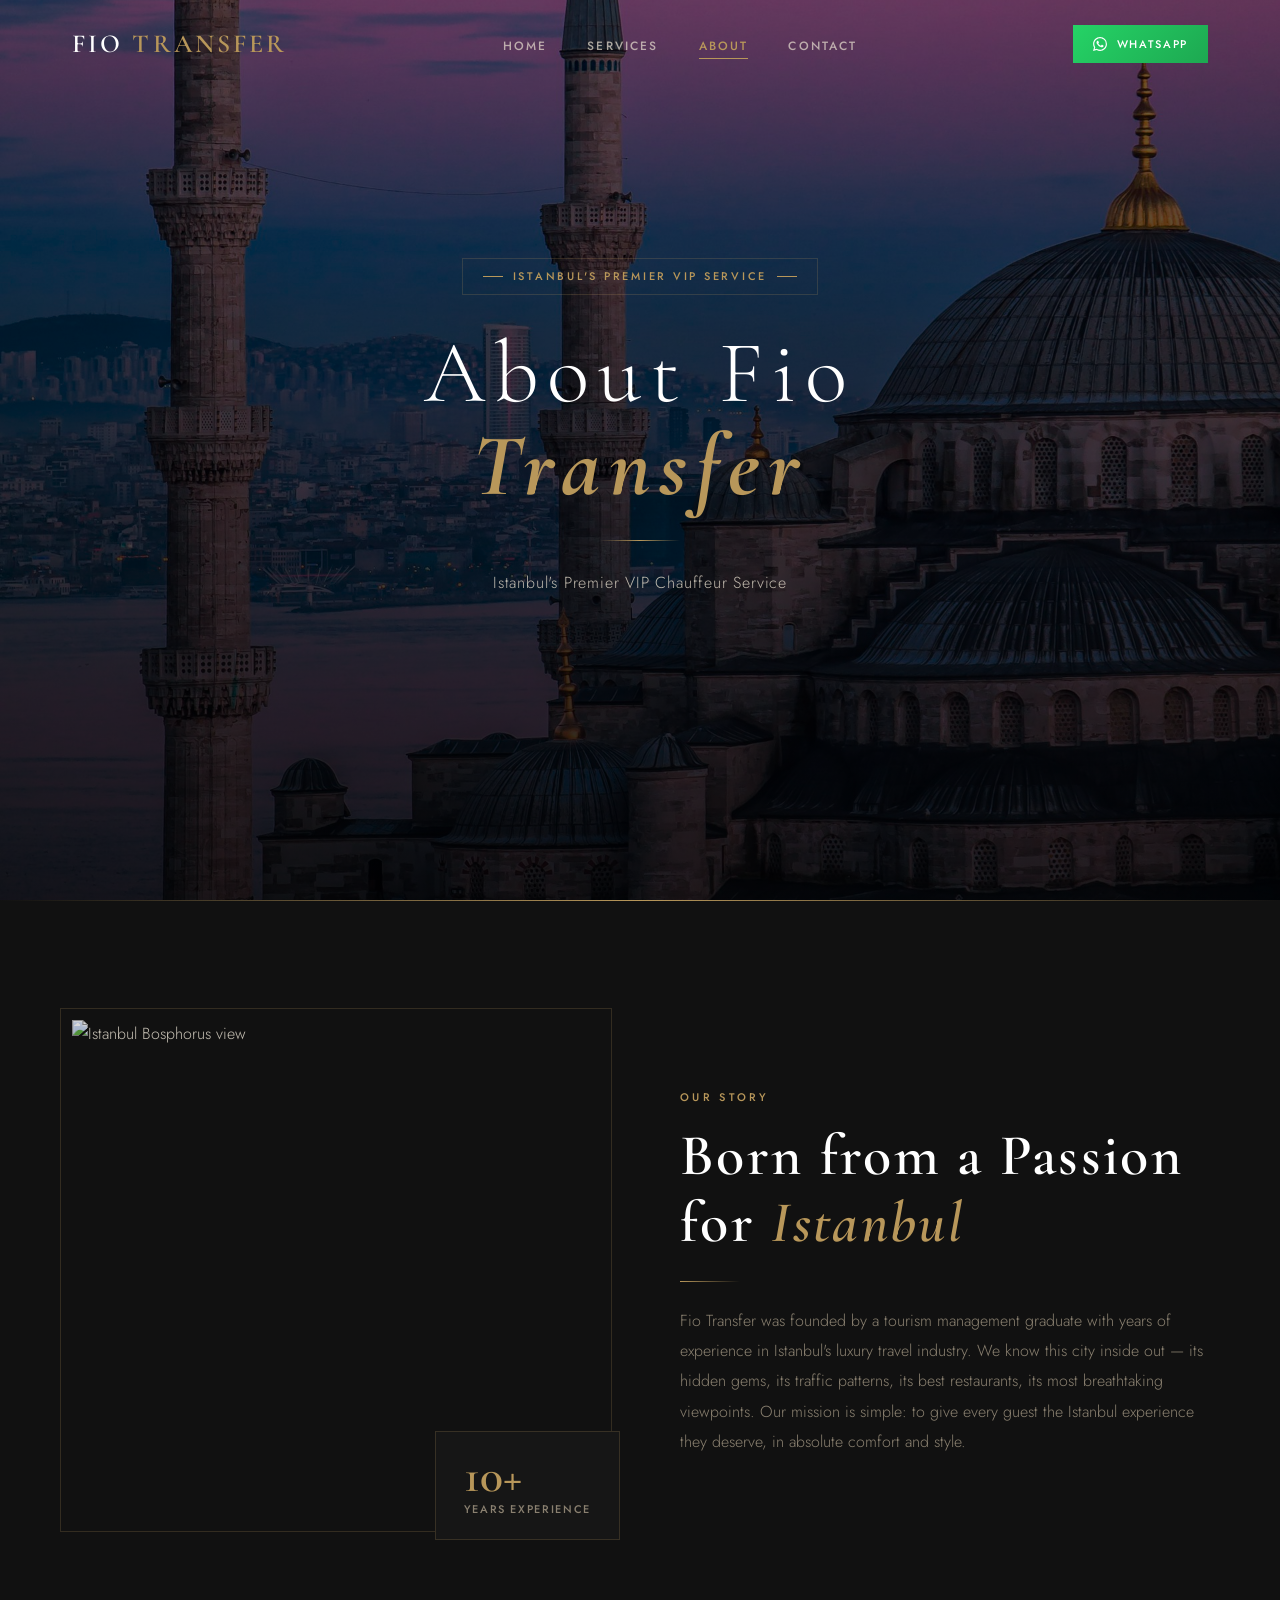
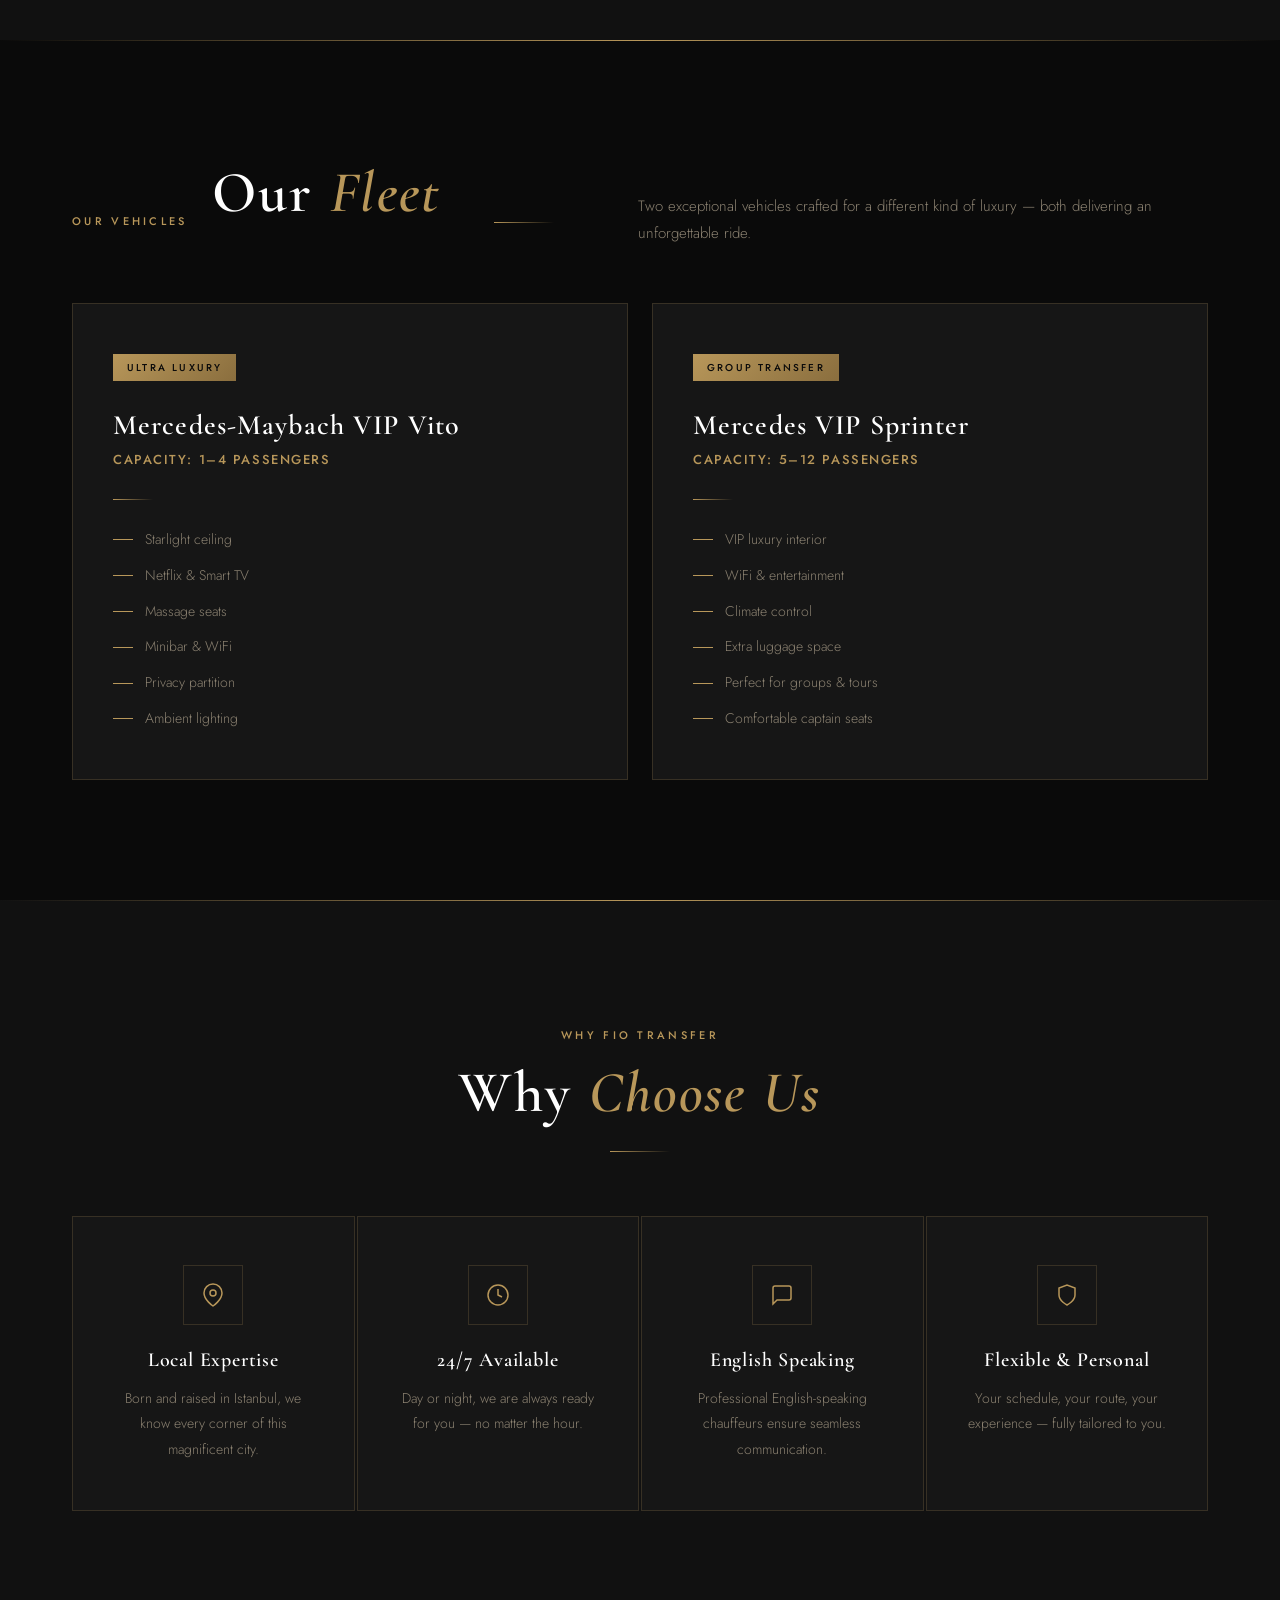
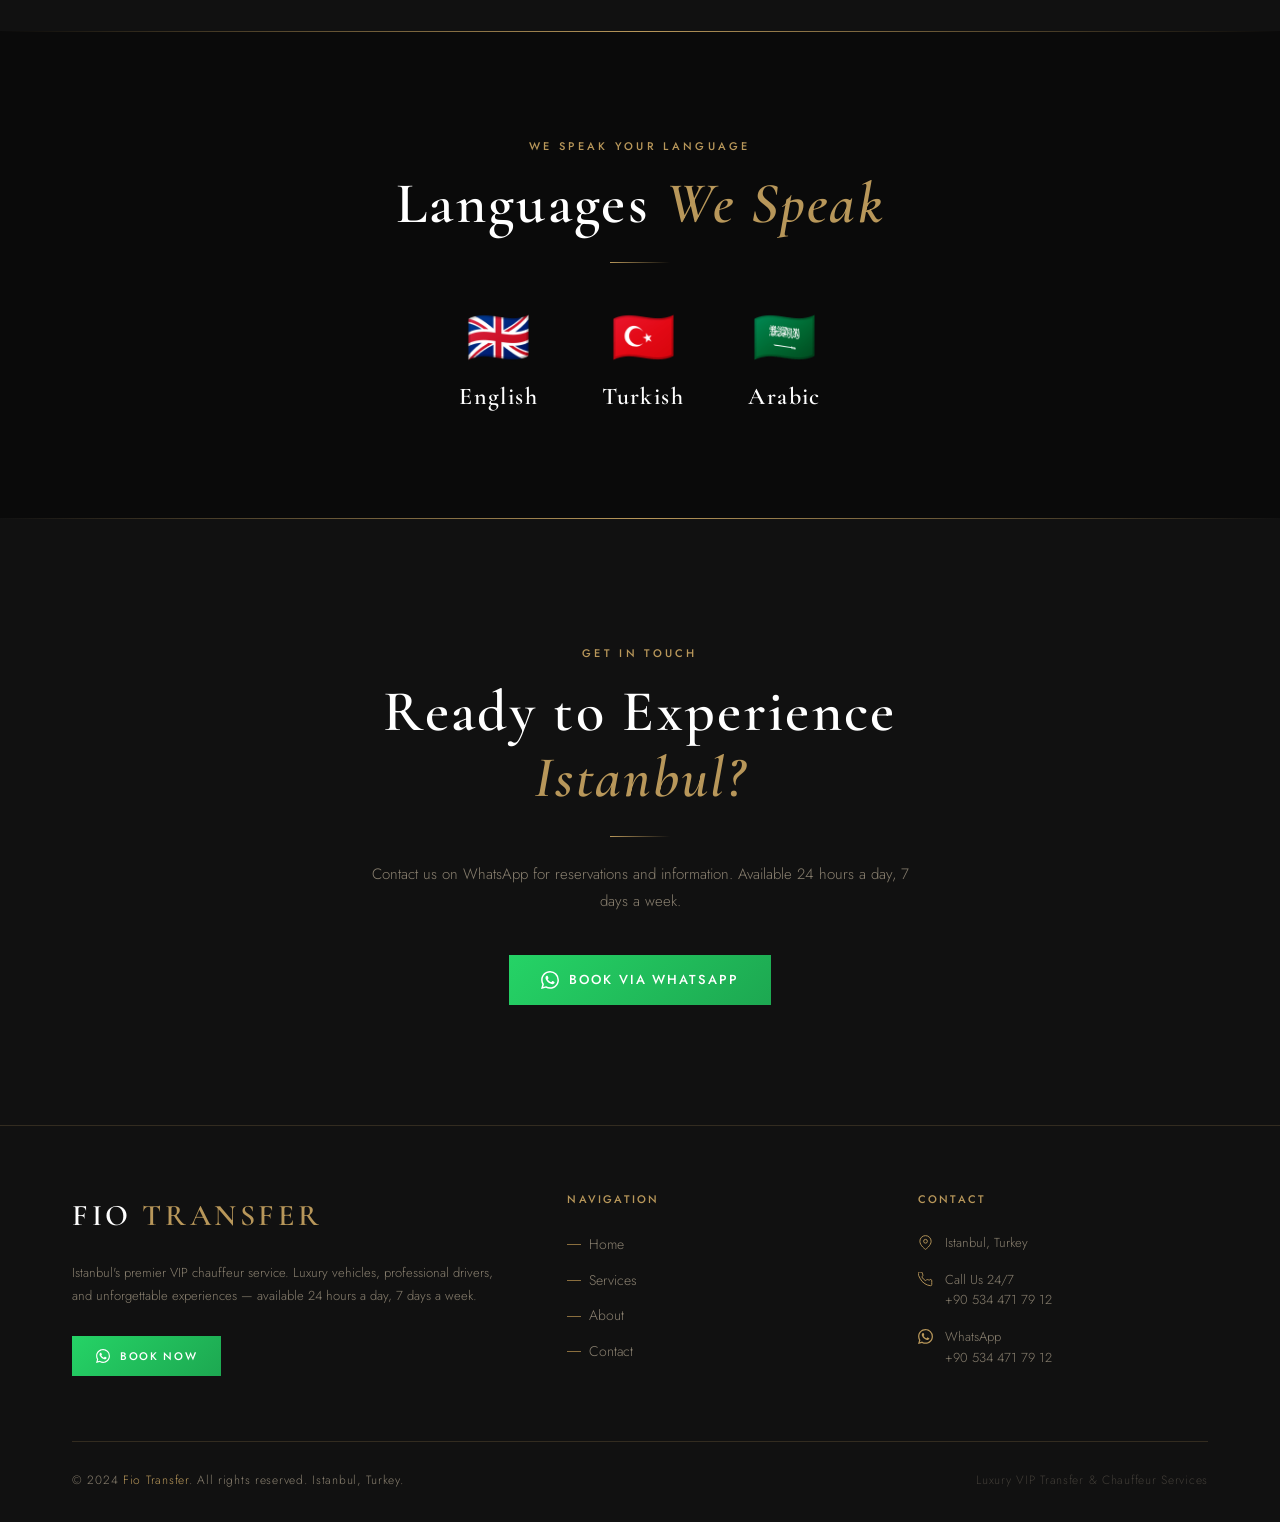
==== commit 43453673: "Hamburger inline onclick permanent fix" ====
--- a/about.html
+++ b/about.html
@@ -5,13 +5,14 @@
   <meta name="viewport" content="width=device-width, initial-scale=1.0" />
 
   <!-- SEO -->
-  <title>About Fio Transfer | Istanbul's Premier VIP Chauffeur Service</title>
-  <meta name="description" content="Learn about Fio Transfer — Istanbul's premier VIP chauffeur service. Founded by a tourism management graduate with deep local expertise. Mercedes-Maybach fleet, 24/7 availability." />
-  <meta name="keywords" content="about fio transfer, istanbul vip chauffeur, luxury transfer istanbul, mercedes maybach istanbul" />
+  <title>About Fio Transfer | Istanbul VIP Chauffeur Service</title>
+  <meta name="description" content="Fio Transfer - Istanbul based luxury VIP chauffeur service. Mercedes-Maybach Vito and Sprinter fleet. English speaking chauffeurs. Available 24/7." />
+  <meta name="keywords" content="fio transfer istanbul, istanbul vip chauffeur, luxury transfer istanbul" />
   <meta name="robots" content="index, follow" />
-  <meta property="og:title" content="About Fio Transfer | Istanbul's Premier VIP Chauffeur Service" />
-  <meta property="og:description" content="Born from a passion for Istanbul. VIP chauffeur service founded by a tourism management graduate with years of local expertise." />
+  <meta property="og:title" content="About Fio Transfer | Istanbul VIP Chauffeur Service" />
+  <meta property="og:description" content="Fio Transfer - Istanbul based luxury VIP chauffeur service. Mercedes-Maybach Vito and Sprinter fleet. English speaking chauffeurs. Available 24/7." />
   <meta property="og:type" content="website" />
+  <meta property="og:site_name" content="Fio Transfer" />
 
   <!-- Fonts -->
   <link rel="preconnect" href="https://fonts.googleapis.com" />
@@ -20,15 +21,6 @@
   <link rel="stylesheet" href="style.css" />
 </head>
 <body>
-
-  <!-- ===================== MOBILE MENU ===================== -->
-  <div class="mobile-menu" id="mobileMenu">
-    <button class="mobile-close" onclick="closeMobileMenu()" aria-label="Close menu">&#x2715;</button>
-    <a href="index.html" onclick="closeMobileMenu()">Home</a>
-    <a href="index.html#services" onclick="closeMobileMenu()">Services</a>
-    <a href="about.html" onclick="closeMobileMenu()">About</a>
-    <a href="index.html#contact" onclick="closeMobileMenu()">Contact</a>
-  </div>
 
   <!-- ===================== NAVBAR ===================== -->
   <nav id="navbar">
@@ -47,10 +39,16 @@
             WhatsApp
           </a>
         </div>
-        <div class="hamburger" onclick="openMobileMenu()" aria-label="Open menu">
+        <div class="hamburger" aria-label="Open menu" onclick="this.closest('#navbar').classList.toggle('menu-open')">
           <span></span><span></span><span></span>
         </div>
       </div>
+    </div>
+    <div class="mobile-dropdown">
+      <a href="index.html">Home</a>
+      <a href="index.html#services">Services</a>
+      <a href="about.html">About</a>
+      <a href="index.html#contact">Contact</a>
     </div>
   </nav>
 
--- a/style.css
+++ b/style.css
@@ -169,6 +169,7 @@
   display: flex;
   align-items: center;
   justify-content: space-between;
+  position: relative;
 }
 
 .nav-logo {
@@ -227,9 +228,18 @@
   flex-direction: column;
   gap: 5px;
   cursor: pointer;
-  padding: 4px;
-  position: relative;
-  z-index: 1001;
+  padding: 10px;
+  position: relative;
+  z-index: 99999;
+  min-width: 44px;
+  min-height: 44px;
+  align-items: center;
+  justify-content: center;
+  pointer-events: all;
+  touch-action: manipulation;
+  -webkit-tap-highlight-color: rgba(0,0,0,0);
+  user-select: none;
+  -webkit-user-select: none;
 }
 
 .hamburger span {
@@ -240,43 +250,33 @@
   transition: all 0.3s;
 }
 
-.mobile-menu {
+.mobile-dropdown {
   display: none;
-  position: fixed;
-  inset: 0;
+  flex-direction: column;
   background: rgba(10,10,10,0.98);
   backdrop-filter: blur(20px);
-  z-index: 1100;
-  flex-direction: column;
-  align-items: center;
-  justify-content: center;
-  gap: 36px;
-}
-
-.mobile-menu.open { display: flex; }
-
-.mobile-menu a {
-  font-family: 'Cormorant Garamond', serif;
-  font-size: 36px;
-  font-weight: 300;
-  letter-spacing: 0.1em;
-  color: var(--text);
-  transition: color 0.3s;
-}
-
-.mobile-menu a:hover { color: var(--gold); }
-
-.mobile-close {
-  position: absolute;
-  top: 28px;
-  right: 32px;
-  background: none;
-  border: none;
-  cursor: pointer;
-  color: var(--gold);
-  font-size: 28px;
-  font-family: 'Jost', sans-serif;
-}
+  width: 100%;
+  border-top: 1px solid var(--border);
+}
+
+#navbar.menu-open .mobile-dropdown {
+  display: flex;
+}
+
+.mobile-dropdown a {
+  display: block;
+  padding: 18px 24px;
+  font-size: 13px;
+  font-weight: 500;
+  letter-spacing: 0.18em;
+  text-transform: uppercase;
+  color: rgba(232, 224, 208, 0.8);
+  border-bottom: 1px solid var(--border);
+  transition: color 0.2s, background 0.2s;
+}
+
+.mobile-dropdown a:last-child { border-bottom: none; }
+.mobile-dropdown a:hover { color: var(--gold); background: rgba(255,255,255,0.03); }
 
 /* ===================== HERO ===================== */
 #hero {
@@ -1395,12 +1395,25 @@
   .services-grid { grid-template-columns: 1fr; }
   .nav-menu, .nav-cta { display: none; }
   .hamburger { display: flex; }
-  .fleet-grid { grid-template-columns: repeat(2, 1fr); grid-template-rows: repeat(4, 180px); gap: 2px; }
+  /* Fleet gallery: 2 columns, auto rows so images don't overflow */
+  .fleet-grid {
+    grid-template-columns: repeat(2, 1fr);
+    grid-template-rows: repeat(4, 160px);
+    gap: 2px;
+    overflow: hidden;
+  }
+  .fleet-item { overflow: hidden; }
+  .fleet-item img { width: 100%; height: 100%; object-fit: cover; }
   .testimonials-grid { grid-template-columns: 1fr; }
   .fleet-header { flex-direction: column; align-items: flex-start; }
   .form-row { grid-template-columns: 1fr; }
   .footer-top { grid-template-columns: 1fr; gap: 40px; }
   .footer-bottom { flex-direction: column; text-align: center; }
+  /* Hero background centered on mobile */
+  .hero-bg { background-position: center center; }
+  /* Text overflow prevention */
+  h1, h2, h3, h4 { overflow-wrap: break-word; word-break: break-word; }
+  .hero-title, .section-title { max-width: 100%; }
   /* About page */
   #story, #why, #languages, #cta { padding: 80px 0; }
   .fleet-cards { grid-template-columns: 1fr; }
@@ -1417,9 +1430,26 @@
 }
 
 @media (max-width: 480px) {
-  .fleet-grid { grid-template-columns: repeat(2, 1fr); grid-template-rows: repeat(4, 180px); gap: 2px; }
-  .hero-title { font-size: 38px; }
+  .container { padding: 0 16px; }
+  /* Fleet: 2 columns, shorter rows on small screens */
+  .fleet-grid {
+    grid-template-columns: repeat(2, 1fr);
+    grid-template-rows: repeat(4, 130px);
+    gap: 2px;
+    overflow: hidden;
+  }
+  .hero-title { font-size: 36px; overflow-wrap: break-word; word-break: break-word; }
+  .hero-sub { font-size: 14px; }
+  .hero-content { padding: 0 16px; }
+  /* Prevent any text overflow on very small screens */
+  body { overflow-x: hidden; }
+  * { max-width: 100%; }
+  img { max-width: 100%; }
+  .section-title { font-size: clamp(28px, 8vw, 42px); }
   /* About page */
   .why-grid { grid-template-columns: 1fr; }
   .lang-list { gap: 32px; }
-}
+  /* Buttons stack on very small screens */
+  .hero-actions { flex-direction: column; align-items: center; gap: 12px; }
+  .btn { width: 100%; justify-content: center; }
+}
